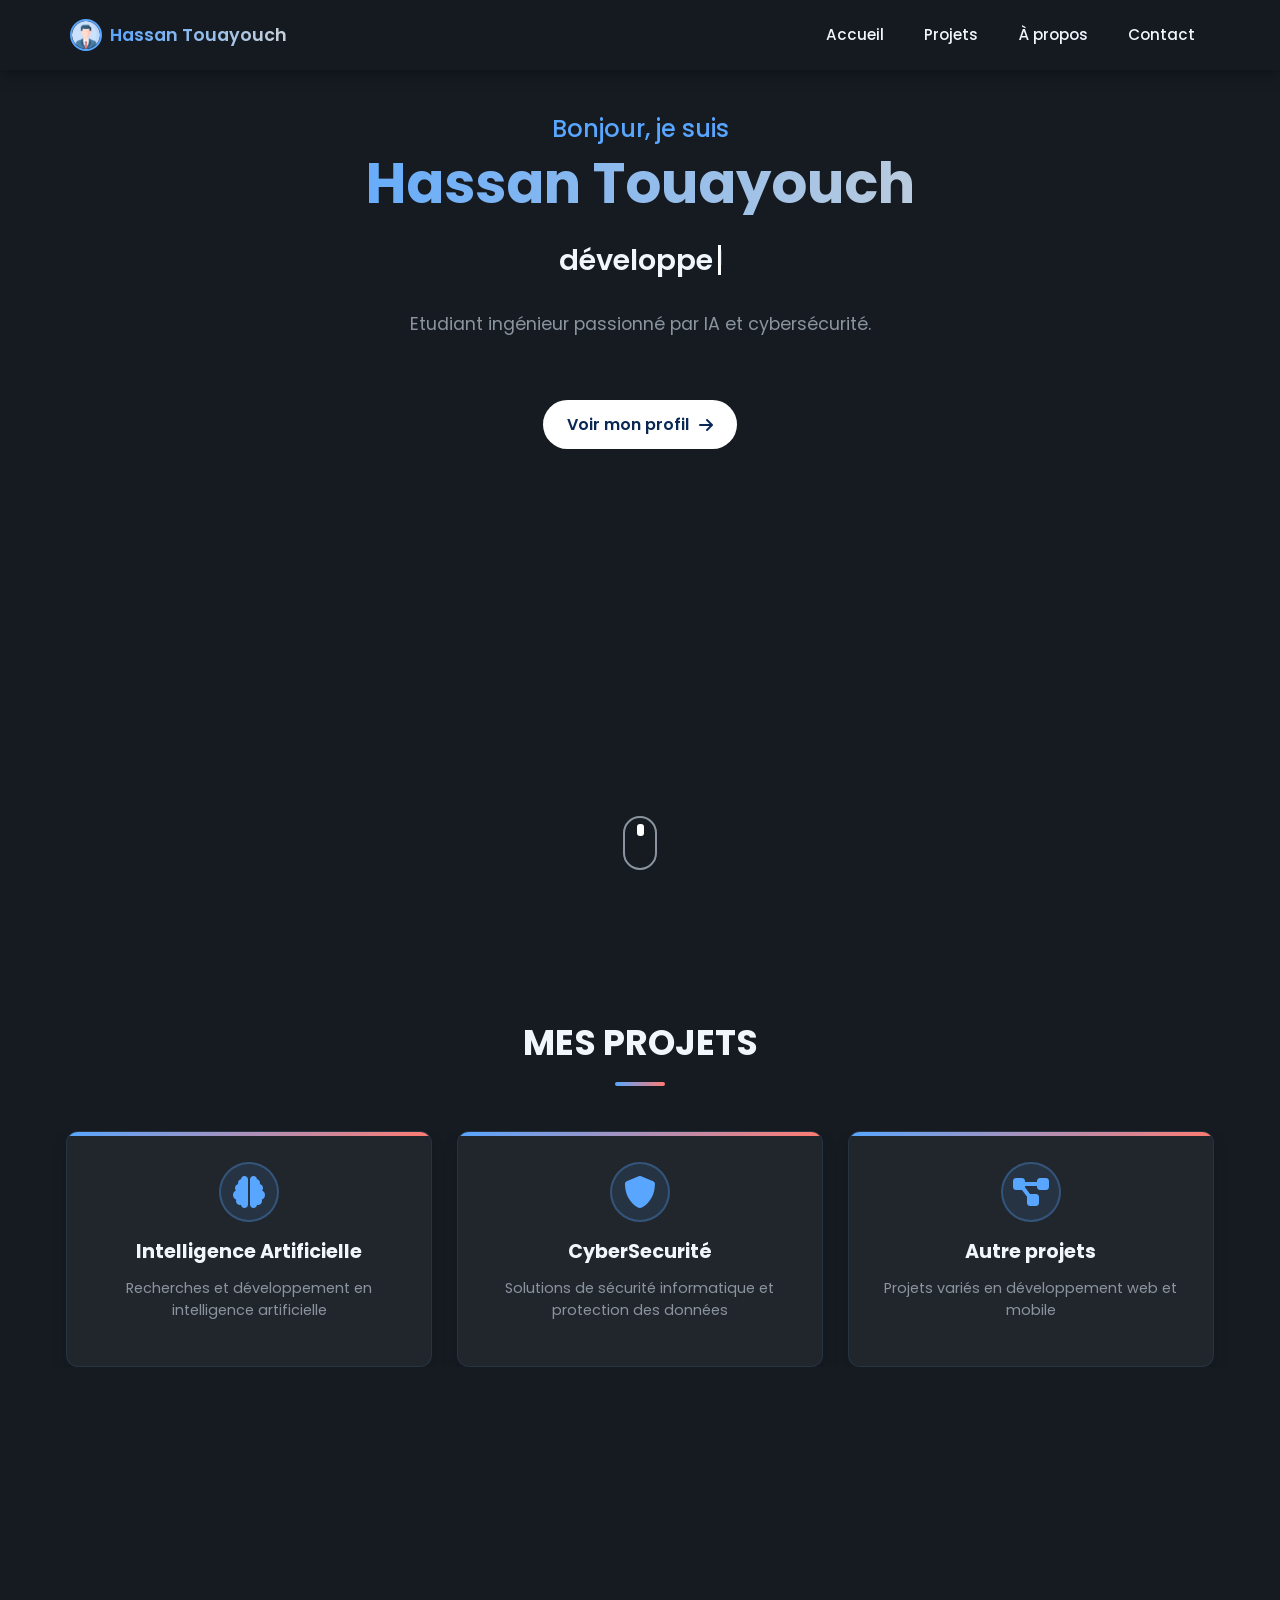
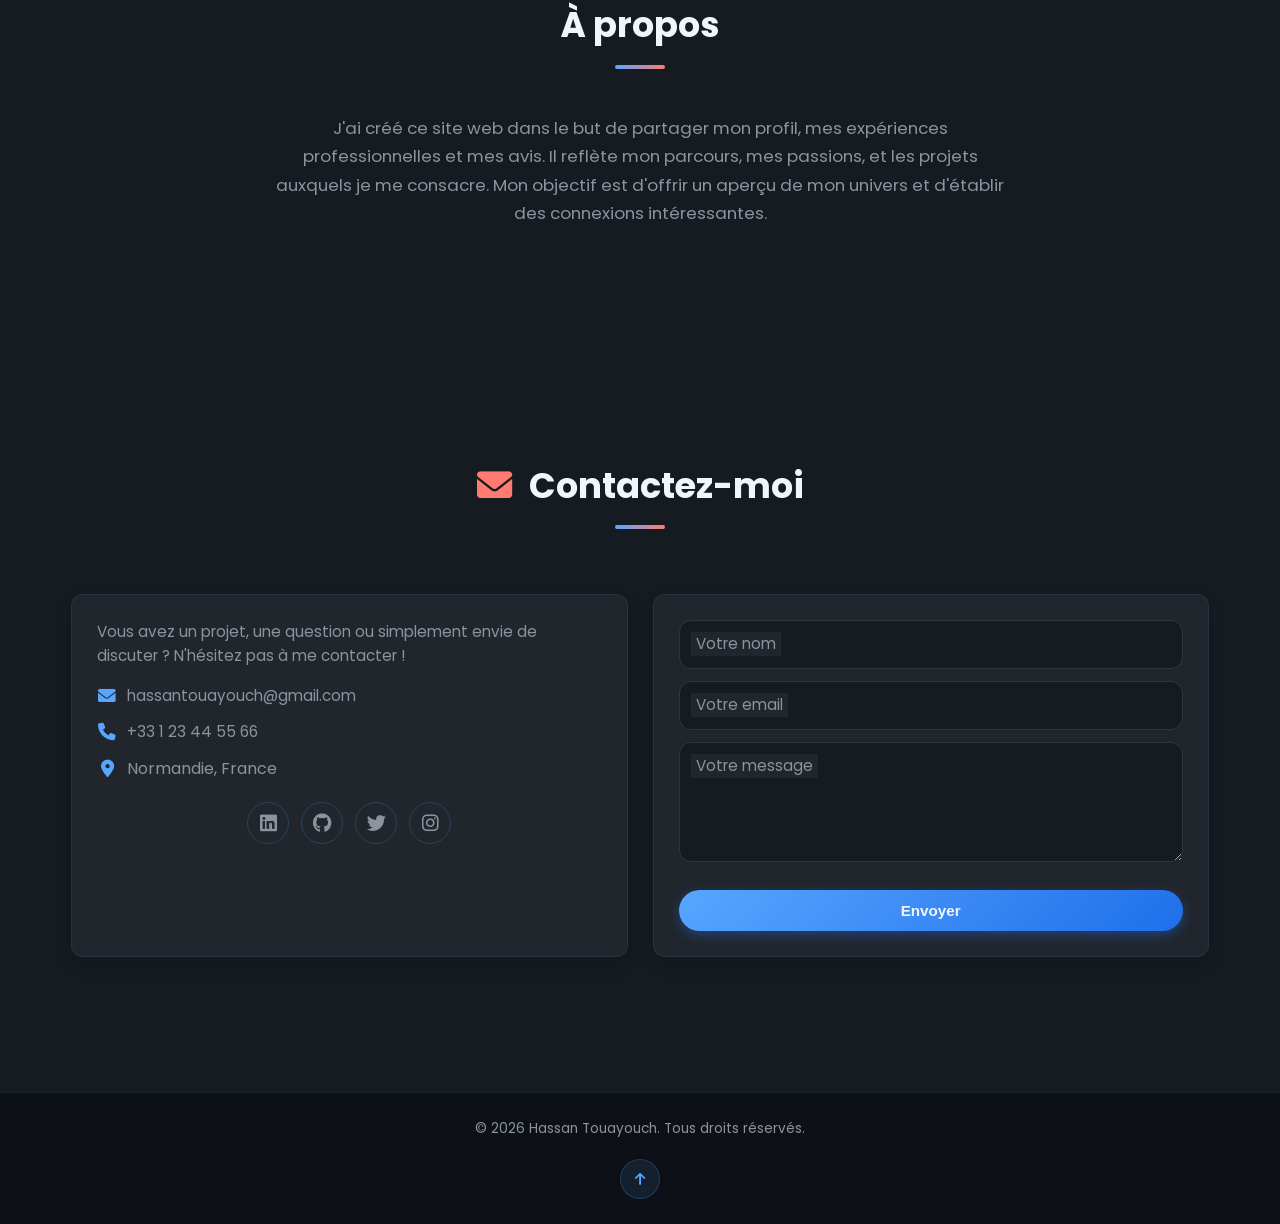
==== index.html @ 2d006160 "Update index.html" ====
<!DOCTYPE html>
<html lang="fr">
<head>
    <meta charset="UTF-8">
    <meta name="viewport" content="width=device-width, initial-scale=1.0, maximum-scale=1.0, user-scalable=no">
    <meta name="description" content="Portfolio professionnel de Hassan Touayouch - Développeur et expert en technologies numériques">
    <meta name="keywords" content="portfolio, développeur, intelligence artificielle, cybersécurité, Hassan Touayouch">
    <meta name="author" content="Hassan Touayouch">
    <title>Hassan Touayouch | Développeur & Expert Technologie</title>
    <link rel="preconnect" href="https://fonts.googleapis.com">
    <link rel="preconnect" href="https://fonts.gstatic.com" crossorigin>
    <link rel="stylesheet" href="https://fonts.googleapis.com/css2?family=Poppins:wght@300;400;500;600;700&display=swap">
    <link rel="stylesheet" href="https://cdnjs.cloudflare.com/ajax/libs/font-awesome/6.0.0-beta3/css/all.min.css">
    <link rel="stylesheet" href="https://cdnjs.cloudflare.com/ajax/libs/animate.css/4.1.1/animate.min.css">
    <link rel="stylesheet" href="src/accueil/styles.css">
</head>
<body>
    <div class="loading" id="loading">
        <div class="loading-circle"></div>
    </div>

    <header id="navbar">
        <div class="container nav-container">
            <a href="#home" class="logo">
                <img src="src/accueil/profile.png" alt="Profil Logo" class="profile-logo">
                <h1>Hassan Touayouch</h1>
            </a>
            <button class="hamburger" aria-label="Menu" aria-expanded="false" onclick="toggleMenu()">
                <span></span>
                <span></span>
                <span></span>
            </button>
            <ul class="nav-links" id="navLinks" data-visible="false">
                <li><a href="#home" onclick="closeMenu()">Accueil</a></li>
                <li><a href="#projects" onclick="closeMenu()">Projets</a></li>
                <li><a href="#about" onclick="closeMenu()">À propos</a></li>
                <li><a href="#contact" onclick="closeMenu()">Contact</a></li>
            </ul>
        </div>
    </header>

    <section id="home" class="hero">
        <div class="hero__content">
            <div class="hero__text">
                <h1 class="hero__title animate__animated animate__fadeInUp">
                    <span class="hero__greeting">Bonjour, je suis</span>
                    <span class="hero__name">Hassan Touayouch</span>
                </h1>
                
                <div class="hero__typing animate__animated animate__fadeInUp animate__delay-1s">
                    <span class="hero__subtitle"></span>
                    <span class="hero__cursor">|</span>
                </div>
                
                <p class="hero__description animate__animated animate__fadeInUp animate__delay-2s">
                    Etudiant ingénieur passionné par IA et cybersécurité.
                </p>
                
                <div class="hero__buttons animate__animated animate__fadeInUp animate__delay-3s">
                    <a href="src/profile/index.html" class="hero__button">
                        <span>Voir mon profil</span>
                        <i class="fas fa-arrow-right"></i>
                    </a>
                </div>
            </div>
        </div>
        
        <a href="#projects" class="hero__scroll-down" aria-label="Défiler vers la section projets">
            <span class="hero__scroll-wheel"></span>
        </a>
    </section>

    <section id="projects" class="section projects">
        <div class="container">
            <h2 class="section-title reveal">MES PROJETS</h2>
            <div class="projects__grid">
                <a href="src/iA/index.html" class="project-card reveal">
                    <div class="project-card__icon">
                        <i class="fas fa-brain" aria-hidden="true"></i>
                    </div>
                    <h3 class="project-card__title">Intelligence Artificielle</h3>
                    <p class="project-card__text">Recherches et développement en intelligence artificielle</p>
                    <span class="sr-only">En savoir plus sur les projets d'Intelligence Artificielle</span>
                </a>
                <a href="src/CS/index.html" class="project-card reveal">
                    <div class="project-card__icon">
                        <i class="fas fa-shield-alt" aria-hidden="true"></i>
                    </div>
                    <h3 class="project-card__title">CyberSecurité</h3>
                    <p class="project-card__text">Solutions de sécurité informatique et protection des données</p>
                    <span class="sr-only">En savoir plus sur les projets de Cyber Sécurité</span>
                </a>
                <a href="src/autres/index.html" class="project-card reveal">
                    <div class="project-card__icon">
                        <i class="fas fa-project-diagram" aria-hidden="true"></i>
                    </div>
                    <h3 class="project-card__title">Autre projets</h3>
                    <p class="project-card__text">Projets variés en développement web et mobile</p>
                    <span class="sr-only">En savoir plus sur les autres projets</span>
                </a>
            </div>
        </div>
    </section>

    <section id="about" class="section about">
        <div class="container">
            <h2 class="section-title reveal">À propos</h2>
            <p class="about__text reveal">
                J'ai créé ce site web dans le but de partager mon profil, mes expériences professionnelles et mes avis. Il reflète mon parcours, mes passions, et les projets auxquels je me consacre. Mon objectif est d'offrir un aperçu de mon univers et d'établir des connexions intéressantes.
            </p>
        </div>
    </section>

    <section id="contact" class="section contact">
        <div class="container">
            <h2 class="section-title reveal"><i class="fas fa-envelope" aria-hidden="true"></i> Contactez-moi</h2>
            <div class="contact-content">
                <div class="contact-info reveal">
                    <p>Vous avez un projet, une question ou simplement envie de discuter ? N'hésitez pas à me contacter !</p>
                    <ul class="contact-list">
                        <li>
                            <i class="fas fa-envelope" aria-hidden="true"></i>
                            <a href="mailto:hassantoua19@gmail.com">hassantouayouch@gmail.com</a>
                        </li>
                        <li>
                            <i class="fas fa-phone" aria-hidden="true"></i>
                            <a href="tel:+33780760020">+33 1 23 44 55 66 </a>
                        </li>
                        <li>
                            <i class="fas fa-map-marker-alt" aria-hidden="true"></i>
                            <span>Normandie, France</span>
                        </li>
                    </ul>
                    <div class="social-links">
                        <a href="https://linkedin.com" target="_blank" aria-label="LinkedIn">
                            <i class="fab fa-linkedin" aria-hidden="true"></i>
                        </a>
                        <a href="https://github.com" target="_blank" aria-label="GitHub">
                            <i class="fab fa-github" aria-hidden="true"></i>
                        </a>
                        <a href="https://twitter.com" target="_blank" aria-label="Twitter">
                            <i class="fab fa-twitter" aria-hidden="true"></i>
                        </a>
                        <a href="https://instagram.com" target="_blank" aria-label="Instagram">
                            <i class="fab fa-instagram" aria-hidden="true"></i>
                        </a>
                    </div>
                </div>
                <div class="contact-form reveal">
                    <form action="#" method="post" id="contactForm">
                        <div class="form-group">
                            <input type="text" name="name" id="name" placeholder=" " required>
                            <label for="name">Votre nom</label>
                        </div>
                        <div class="form-group">
                            <input type="email" name="email" id="email" placeholder=" " required>
                            <label for="email">Votre email</label>
                        </div>
                        <div class="form-group">
                            <textarea name="message" id="message" placeholder=" " required></textarea>
                            <label for="message">Votre message</label>
                        </div>
                        <button type="submit" class="submit-btn">Envoyer</button>
                    </form>
                </div>
            </div>
        </div>
    </section>

    <footer class="reveal">
        <p>&copy; <span id="current-year">2025</span> Hassan Touayouch. Tous droits réservés.</p>
        <a href="#home" class="back-to-top" aria-label="Retour en haut de page">
            <i class="fas fa-arrow-up" aria-hidden="true"></i>
        </a>
    </footer>

    <script src="src/accueil/script.js"></script>
</body>
</html>
---- src/accueil/styles.css ----
:root {
    --primary-color: #58a6ff;
    --secondary-color: #1f6feb;
    --accent-color: #ff7b72;
    --success-color: #3fb950;
    --dark-bg: #161b22;
    --medium-bg: #161b22;
    --light-bg: #21262d;
    --text-light: #f0f6fc;
    --text-muted: #8b949e;
    --border-radius: 12px;
    --box-shadow: 0 10px 20px rgba(0, 0, 0, 0.2);
    --transition: all 0.4s cubic-bezier(0.175, 0.885, 0.32, 1.1);
    --header-height: 60px;
}

*, *::before, *::after {
    margin: 0;
    padding: 0;
    box-sizing: border-box;
}

html {
    scroll-behavior: smooth;
    scroll-padding-top: var(--header-height);
    -webkit-text-size-adjust: 100%;
    touch-action: manipulation;
}

body {
    font-family: 'Poppins', system-ui, -apple-system, sans-serif;
    background: var(--dark-bg);
    color: var(--text-light);
    line-height: 1.6;
    overflow-x: hidden;
    min-height: 100vh;
    text-rendering: optimizeSpeed;
    -webkit-tap-highlight-color: transparent;
    -webkit-font-smoothing: antialiased;
}

img {
    max-width: 100%;
    height: auto;
    display: block;
}

a, button {
    transition: var(--transition);
    cursor: pointer;
    -webkit-tap-highlight-color: transparent;
}

a:focus-visible,
button:focus-visible {
    outline: 2px solid var(--primary-color);
    outline-offset: 3px;
}

.sr-only {
    position: absolute;
    width: 1px;
    height: 1px;
    padding: 0;
    margin: -1px;
    overflow: hidden;
    clip: rect(0, 0, 0, 0);
    white-space: nowrap;
    border-width: 0;
}

.container {
    width: min(92%, 1200px);
    margin-inline: auto;
    padding: 15px 0;
}

header {
    position: fixed;
    top: 0;
    left: 0;
    width: 100%;
    z-index: 1000;
    background-color: rgba(22, 27, 34, 0.98);
    backdrop-filter: blur(10px);
    padding: 12px 15px;
    box-shadow: 0 4px 15px rgba(0, 0, 0, 0.3);
    transition: var(--transition);
    height: var(--header-height);
}

header.scrolled {
    padding: 8px 15px;
    background-color: rgba(13, 17, 23, 0.98);
}

.nav-container {
    display: flex;
    justify-content: space-between;
    align-items: center;
    height: 100%;
}

.logo {
    display: flex;
    align-items: center;
    gap: 8px;
    text-decoration: none;
}

.profile-logo {
    width: 32px;
    height: 32px;
    border-radius: 50%;
    border: 2px solid var(--primary-color);
    transition: var(--transition);
    object-fit: cover;
}

.logo:hover .profile-logo {
    transform: rotate(360deg);
    box-shadow: 0 0 15px rgba(88, 166, 255, 0.8);
}

.logo h1 {
    font-size: clamp(0.9rem, 4vw, 1.1rem);
    font-weight: 600;
    margin: 0;
    background: linear-gradient(to right, var(--primary-color), #c9d1d9);
    -webkit-background-clip: text;
    background-clip: text;
    color: transparent;
    transition: var(--transition);
}

.hamburger {
    display: flex;
    flex-direction: column;
    justify-content: center;
    align-items: center;
    width: 44px;
    height: 44px;
    cursor: pointer;
    transition: var(--transition);
    z-index: 1100;
    position: relative;
    background: transparent;
    border: none;
    padding: 0;
    -webkit-tap-highlight-color: transparent;
}

.hamburger span {
    display: block;
    width: 24px;
    height: 3px;
    background-color: var(--text-light);
    margin: 4px 0;
    transition: var(--transition);
    border-radius: 3px;
    transform-origin: center;
}

.hamburger[aria-expanded="true"] span:nth-child(1) {
    transform: translateY(7px) rotate(45deg);
}

.hamburger[aria-expanded="true"] span:nth-child(2) {
    opacity: 0;
    transform: scaleX(0);
}

.hamburger[aria-expanded="true"] span:nth-child(3) {
    transform: translateY(-7px) rotate(-45deg);
}

.nav-links {
    list-style: none;
    display: none;
    flex-direction: column;
    background: rgba(33, 38, 45, 0.98);
    backdrop-filter: blur(15px);
    position: fixed;
    top: 0;
    right: 0;
    width: min(280px, 100%);
    height: 100vh;
    padding: 80px 25px 25px;
    box-shadow: -5px 0 20px rgba(0, 0, 0, 0.3);
    z-index: 1000;
    transform: translateX(100%);
    transition: transform 0.4s cubic-bezier(0.77, 0.2, 0.05, 1);
    margin: 0;
    overscroll-behavior: contain;
}

.nav-links[data-visible="true"] {
    display: flex;
    transform: translateX(0);
}

.nav-links li {
    margin: 15px 0;
    opacity: 0;
    transform: translateX(15px);
    transition: all 0.3s ease;
}

.nav-links[data-visible="true"] li {
    opacity: 1;
    transform: translateX(0);
}

.nav-links[data-visible="true"] li:nth-child(1) { transition-delay: 0.1s; }
.nav-links[data-visible="true"] li:nth-child(2) { transition-delay: 0.15s; }
.nav-links[data-visible="true"] li:nth-child(3) { transition-delay: 0.2s; }
.nav-links[data-visible="true"] li:nth-child(4) { transition-delay: 0.25s; }

.nav-links li a {
    color: var(--text-light);
    font-weight: 500;
    text-decoration: none;
    font-size: 1.1rem;
    display: block;
    padding: 12px 15px;
    border-radius: var(--border-radius);
    transition: var(--transition);
    position: relative;
    overflow: hidden;
}

.nav-links li a::before {
    content: '';
    position: absolute;
    top: 0;
    left: -100%;
    width: 100%;
    height: 100%;
    background: linear-gradient(90deg, transparent, rgba(88, 166, 255, 0.2), transparent);
    transition: 0.4s;
}

.nav-links li a:hover::before {
    left: 100%;
}

.nav-links li a:hover,
.nav-links li a:focus-visible {
    background: rgba(88, 166, 255, 0.1);
    color: var(--primary-color);
}

.hero {
    background: var(--dark-bg);
    min-height: 100vh;
    display: flex;
    padding: var(--header-height) 0 0;
    position: relative;
    overflow: hidden;
    -webkit-overflow-scrolling: touch;
}

.hero__content {
    display: flex;
    flex-direction: column;
    align-items: center;
    width: min(95%, 800px);
    margin: 0 auto;
    padding: 40px 20px;
    position: relative;
    z-index: 2;
    text-align: center;
}

.hero__text {
    width: 100%;
}

.hero__greeting {
    display: block;
    font-size: clamp(1rem, 4vw, 1.5rem);
    color: var(--primary-color);
    margin-bottom: 5px;
    font-weight: 500;
}

.hero__name {
    display: block;
    font-size: clamp(1.8rem, 8vw, 3.5rem);
    font-weight: 700;
    line-height: 1.1;
    margin-bottom: 15px;
    background: linear-gradient(to right, var(--primary-color), #c9d1d9);
    -webkit-background-clip: text;
    background-clip: text;
    color: transparent;
    word-break: break-word;
}

.hero__typing {
    min-height: 60px;
    display: flex;
    justify-content: center;
    align-items: center;
    margin-bottom: 20px;
}

.hero__subtitle {
    font-size: clamp(1rem, 4vw, 1.8rem);
    font-weight: 600;
    color: var(--text-light);
}

.hero__cursor {
    display: inline-block;
    width: 3px;
    height: 30px;
    background: white;
    margin-left: 5px;
    animation: blink 0.8s infinite;
}

.hero__description {
    font-size: clamp(0.9rem, 3vw, 1.1rem);
    color: var(--text-muted);
    max-width: 600px;
    margin: 0 auto 30px;
    line-height: 1.7;
    padding: 0 10px;
}

.hero__buttons {
    display: flex;
    justify-content: center;
    flex-wrap: wrap;
    gap: 15px;
}

.hero__button {
    padding: 12px 24px;
    margin-top: 30px;

    border-radius: 30px;
    font-weight: 600;
    text-decoration: none;
    display: inline-flex;
    align-items: center;
    gap: 10px;
    transition: var(--transition);
    position: relative;
    overflow: hidden;
    z-index: 1;
    background: white;
    color: rgb(9, 40, 86);
    font-size: 1rem;
    min-width: 180px;
    justify-content: center;
}

.hero__button i {
    transition: var(--transition);
}

.hero__button:hover i {
    transform: translateX(3px);
}

.hero__button:hover,
.hero__button:focus {
    background-color: black;
    color: white;
    border: 1px solid white;
}

.hero__scroll-down {
    position: absolute;
    bottom: 30px;
    left: 50%;
    transform: translateX(-50%);
    width: 34px;
    height: 54px;
    border: 2px solid var(--text-muted);
    border-radius: 17px;
    display: flex;
    justify-content: center;
    padding-top: 6px;
    transition: var(--transition);
    z-index: 2;
    -webkit-tap-highlight-color: transparent;
}

.hero__scroll-wheel {
    display: block;
    width: 7px;
    height: 12px;
    background: white;
    border-radius: 3px;
    animation: scrollDown 2s infinite;
}

.hero__scroll-down:hover {
    border-color: var(--primary-color);
    transform: translateX(-50%) translateY(-5px);
}

.section {
    padding: 70px 0;
    position: relative;
}

.section-title {
    font-size: clamp(1.5rem, 6vw, 2.2rem);
    margin-bottom: 50px;
    color: var(--text-light);
    position: relative;
    display: inline-block;
    text-align: center;
    width: 100%;
    padding: 0 15px;
}

.section-title::after {
    content: '';
    position: absolute;
    width: 50px;
    height: 3px;
    background: linear-gradient(90deg, var(--primary-color), var(--accent-color));
    bottom: -12px;
    left: 50%;
    transform: translateX(-50%);
    border-radius: 2px;
}

.projects {
    text-align: center;
}

.projects::before {
    content: '';
    position: absolute;
    top: 0;
    left: 0;
    width: 100%;
    height: 100%;
    background: url('[data-uri]');
    opacity: 0.3;
    z-index: 0;
}

.projects__grid {
    display: grid;
    grid-template-columns: repeat(3, 1fr);
    gap: 15px;
    position: relative;
    z-index: 1;
    padding: 0 15px;
    overflow-x: auto;
    scroll-snap-type: x proximity;
    -webkit-overflow-scrolling: touch;
}

.project-card {
    background: var(--light-bg);
    padding: 20px;
    border-radius: var(--border-radius);
    box-shadow: 0 8px 15px rgba(0, 0, 0, 0.15);
    transition: var(--transition);
    text-decoration: none;
    color: inherit;
    border: 1px solid rgba(88, 166, 255, 0.1);
    position: relative;
    overflow: hidden;
    height: 100%;
    display: flex;
    flex-direction: column;
    align-items: center;
    -webkit-tap-highlight-color: transparent;
    min-width: 0;
    scroll-snap-align: start;
}

.project-card::before {
    content: '';
    position: absolute;
    top: 0;
    left: 0;
    width: 100%;
    height: 4px;
    background: linear-gradient(90deg, var(--primary-color), var(--accent-color));
    transition: var(--transition);
}

.project-card:hover,
.project-card:focus-visible {
    transform: translateY(-8px);
    box-shadow: 0 12px 25px rgba(0, 0, 0, 0.25);
    border-color: rgba(88, 166, 255, 0.3);
    outline: none;
}

.project-card:hover::before {
    height: 8px;
}

.project-card__icon {
    font-size: 32px;
    margin-bottom: 15px;
    color: var(--primary-color);
    background: rgba(88, 166, 255, 0.1);
    width: 60px;
    height: 60px;
    display: grid;
    place-items: center;
    border-radius: 50%;
    transition: var(--transition);
    border: 2px solid rgba(88, 166, 255, 0.3);
}

.project-card:hover .project-card__icon,
.project-card:focus-visible .project-card__icon {
    background: var(--primary-color);
    color: var(--text-light);
    transform: rotateY(180deg);
    box-shadow: 0 0 20px rgba(88, 166, 255, 0.5);
    border-color: transparent;
}

.project-card__title {
    font-size: 1.1rem;
    margin-bottom: 10px;
    color: var(--text-light);
    position: relative;
    text-align: center;
    white-space: nowrap;
    overflow: hidden;
    text-overflow: ellipsis;
    width: 100%;
}

.project-card__text {
    color: var(--text-muted);
    font-size: 0.85rem;
    margin-bottom: 15px;
    text-align: center;
    line-height: 1.5;
    display: -webkit-box;
    -webkit-line-clamp: 3;
    -webkit-box-orient: vertical;
    overflow: hidden;
}

.about {
    text-align: center;
}

.about__text {
    font-size: clamp(0.95rem, 3.5vw, 1.05rem);
    color: var(--text-muted);
    line-height: 1.7;
    max-width: 800px;
    margin: 0 auto;
    padding: 0 20px;
    position: relative;
    z-index: 1;
}

.contact {
    text-align: center;
}

.contact h2 i {
    margin-right: 10px;
    color: var(--accent-color);
}

.contact-content {
    display: grid;
    grid-template-columns: 1fr;
    gap: 20px;
    max-width: 1200px;
    margin: 0 auto;
    padding: 15px;
    position: relative;
    z-index: 1;
}

.contact-info, .contact-form {
    background: var(--light-bg);
    padding: 20px;
    border-radius: var(--border-radius);
    box-shadow: 0 8px 15px rgba(0, 0, 0, 0.15);
    transition: var(--transition);
    border: 1px solid rgba(88, 166, 255, 0.1);
    text-align: left;
}

.contact-info:hover, 
.contact-form:hover,
.contact-info:focus-within {
    transform: translateY(-5px);
    box-shadow: 0 12px 25px rgba(0, 0, 0, 0.25);
    border-color: rgba(88, 166, 255, 0.3);
}

.contact-info p {
    font-size: 0.95rem;
    color: var(--text-muted);
    margin-bottom: 15px;
    line-height: 1.6;
}

.contact-list {
    list-style: none;
    padding: 0;
    margin-bottom: 20px;
}

.contact-list li {
    display: flex;
    align-items: center;
    margin-bottom: 12px;
    color: var(--text-muted);
    transition: var(--transition);
}

.contact-list li:hover {
    color: var(--text-light);
    transform: translateX(5px);
}

.contact-list i {
    font-size: 1.1rem;
    color: var(--primary-color);
    margin-right: 10px;
    min-width: 20px;
    text-align: center;
}

.contact-list a {
    font-size: 0.95rem;
    color: var(--text-muted);
    text-decoration: none;
    transition: var(--transition);
    word-break: break-all;
}

.contact-list a:hover,
.contact-list a:focus-visible {
    color: var(--primary-color);
    outline: none;
}

.social-links {
    display: flex;
    gap: 12px;
    justify-content: center;
    margin-top: 20px;
    flex-wrap: wrap;
}

.social-links a {
    font-size: 1.2rem;
    color: var(--text-muted);
    width: 42px;
    height: 42px;
    display: flex;
    align-items: center;
    justify-content: center;
    border-radius: 50%;
    transition: var(--transition);
    border: 1px solid rgba(88, 166, 255, 0.2);
    text-decoration: none;
    -webkit-tap-highlight-color: transparent;
}

.social-links a:hover,
.social-links a:focus-visible {
    color: var(--text-light);
    background: rgba(88, 166, 255, 0.1);
    transform: translateY(-5px);
    box-shadow: 0 5px 12px rgba(88, 166, 255, 0.2);
    outline: none;
}

.social-links a:nth-child(1):hover { color: #0077b5; }
.social-links a:nth-child(2):hover { color: #333; }
.social-links a:nth-child(3):hover { color: #1da1f2; }
.social-links a:nth-child(4):hover { color: #e1306c; }

.contact-form {
    display: flex;
    flex-direction: column;
}

.form-group {
    margin-bottom: 12px;
    position: relative;
}

.form-group input, 
.form-group textarea {
    width: 100%;
    padding: 12px;
    border: 1px solid #30363d;
    border-radius: var(--border-radius);
    background-color: rgba(13, 17, 23, 0.5);
    color: var(--text-light);
    font-size: 0.95rem;
    transition: var(--transition);
    font-family: 'Poppins', sans-serif;
}

.form-group textarea {
    min-height: 120px;
    resize: vertical;
}

.form-group input:focus, 
.form-group textarea:focus {
    border-color: var(--primary-color);
    box-shadow: 0 0 8px rgba(88, 166, 255, 0.3);
    outline: none;
    background-color: rgba(13, 17, 23, 0.8);
}

.form-group label {
    position: absolute;
    left: 12px;
    top: 12px;
    color: var(--text-muted);
    transition: var(--transition);
    pointer-events: none;
    background: var(--light-bg);
    padding: 0 5px;
    font-size: 0.95rem;
}

.form-group input:focus + label,
.form-group textarea:focus + label,
.form-group input:not(:placeholder-shown) + label,
.form-group textarea:not(:placeholder-shown) + label {
    top: -8px;
    left: 8px;
    font-size: 0.75rem;
    color: var(--primary-color);
    background: var(--light-bg);
}

.submit-btn {
    background: linear-gradient(135deg, var(--primary-color), var(--secondary-color));
    color: var(--text-light);
    font-weight: 600;
    padding: 12px 20px;
    border: none;
    border-radius: 25px;
    font-size: 0.95rem;
    cursor: pointer;
    transition: var(--transition);
    box-shadow: 0 4px 12px rgba(31, 111, 235, 0.4);
    margin-top: 8px;
    position: relative;
    overflow: hidden;
    z-index: 1;
    width: 100%;
}

.submit-btn::before {
    content: '';
    position: absolute;
    top: 0;
    left: 0;
    width: 100%;
    height: 100%;
    background: linear-gradient(135deg, var(--secondary-color), var(--primary-color));
    z-index: -1;
    opacity: 0;
    transition: var(--transition);
}

.submit-btn:hover::before,
.submit-btn:focus-visible::before {
    opacity: 1;
}

.submit-btn:hover,
.submit-btn:focus-visible {
    transform: translateY(-3px);
    box-shadow: 0 6px 18px rgba(31, 111, 235, 0.6);
    outline: none;
}

@keyframes blink {
    0%, 100% { opacity: 1; }
    50% { opacity: 0; }
}

@keyframes scrollDown {
    0% {
        transform: translateY(0);
        opacity: 1;
    }
    100% {
        transform: translateY(22px);
        opacity: 0;
    }
}

@keyframes spin {
    to {
        transform: rotate(360deg);
    }
}






@media (max-width: 767px) {
    .contact-info p {
        font-size: 0.9rem;
    }

    .contact-list li i {
        font-size: 0.8rem;
    }

    .contact-list li{
        font-size: 0.8rem;
    }

    .contact-list a{
        font-size: 0.8rem;
    }

    .social-links i {
        font-size: 0.9rem;
        padding: 0px;
    }

    .form-group label {
        font-size: 0.7rem;
    }

    .form-group input {
        height: 40px;
    }

    .submit-btn {
        font-size: 0.9rem;
    }

}



footer {
    background: #0d1117;
    padding: 25px 0;
    text-align: center;
    color: var(--text-muted);
    font-size: 0.85rem;
    border-top: 1px solid rgba(88, 166, 255, 0.1);
}

footer p {
    margin-bottom: 8px;
    padding: 0 15px;
}

.back-to-top {
    display: inline-flex;
    width: 40px;
    height: 40px;
    background: rgba(88, 166, 255, 0.1);
    color: var(--primary-color);
    border-radius: 50%;
    align-items: center;
    justify-content: center;
    margin-top: 12px;
    transition: var(--transition);
    border: 1px solid rgba(88, 166, 255, 0.2);
    text-decoration: none;
    -webkit-tap-highlight-color: transparent;
}

.back-to-top:hover,
.back-to-top:focus-visible {
    background: var(--primary-color);
    color: var(--text-light);
    transform: translateY(-3px);
    outline: none;
}

.reveal {
    position: relative;
    transform: translateY(40px);
    opacity: 0;
    transition: all 0.8s ease;
}

.reveal.active {
    transform: translateY(0);
    opacity: 1;
}

.loading {
    position: fixed;
    top: 0;
    left: 0;
    width: 100%;
    height: 100%;
    background: var(--dark-bg);
    display: grid;
    place-items: center;
    z-index: 9999;
    transition: opacity 0.4s ease-out;
}

.loading-circle {
    width: 45px;
    height: 45px;
    border-radius: 50%;
    border: 4px solid rgba(88, 166, 255, 0.2);
    border-top-color: var(--primary-color);
    animation: spin 1s linear infinite;
}

@media (min-width: 576px) {
    :root {
        --header-height: 70px;
    }
    
    header {
        padding: 15px 20px;
    }
    
    header.scrolled {
        padding: 10px 20px;
    }
    
    .hero {
        padding: var(--header-height) 20px 20px;
    }
    
    .section {
        padding: 80px 0;
    }
    
    .contact-content {
        gap: 25px;
        padding: 20px;
    }
    
    .contact-info, .contact-form {
        padding: 25px;
    }
}

@media (min-width: 768px) {
    .contact-content {
        grid-template-columns: repeat(auto-fit, minmax(min(300px, 100%), 1fr));
    }
    
    .section-title {
        margin-bottom: 60px;
    }
    
    .section-title::after {
        height: 4px;
        bottom: -15px;
    }
    
    .projects__grid {
        gap: 20px;
    }
    
    .project-card {
        padding: 25px;
    }
    
    .about__text {
        padding: 0 30px;
    }
    
    .hero__buttons {
        flex-direction: row;
    }
    
    .project-card__title {
        font-size: 1.2rem;
    }
    
    .project-card__text {
        font-size: 0.9rem;
    }
}

@media (min-width: 992px) {
    .projects__grid {
        gap: 25px;
    }
    
    .section {
        padding: 100px 0;
    }

    .nav-links {
        display: flex;
        position: static;
        flex-direction: row;
        width: auto;
        height: auto;
        background: transparent;
        backdrop-filter: none;
        box-shadow: none;
        padding: 0;
        transform: none;
        gap: 10px;
    }
    
    .nav-links li {
        margin: 0;
        opacity: 1;
        transform: none;
    }
    
    .nav-links li a {
        font-size: 0.95rem;
        padding: 8px 15px;
    }
    
    .hamburger {
        display: none;
    }
    
    .project-card {
        padding: 30px;
    }
}

@media (max-width: 767px) {
    .projects__grid {
        grid-template-columns: repeat(3, minmax(200px, 1fr));
        overflow-x: auto;
        scroll-snap-type: x mandatory;
        padding-bottom: 20px;
    }
    
    .project-card {
        min-width: 200px;
        scroll-snap-align: start;
    }
    
    .hero__buttons {
        flex-direction: column;
        width: 100%;
    }
    
    .hero__button {
        font-size: 0.9rem;
        position: absolute;
        right: 50%;
        transform: translate(50%, 70%);
        width: 50%;
        height: 35px;
    }
    
    .contact-info, .contact-form {
        padding: 18px;
    }
}

@media (max-width: 480px) {
    .project-card {
        padding: 15px;
    }
    
    .project-card__icon {
        width: 50px;
        height: 50px;
        font-size: 28px;
    }
    
    .project-card__title {
        font-size: 1rem;
    }
    
    .project-card__text {
        font-size: 0.8rem;
    }
    
    .contact-info, .contact-form {
        padding: 15px;
    }
    
    .contact-list i {
        font-size: 1rem;
    }
    
    .social-links a {
        width: 38px;
        height: 38px;
        font-size: 1.1rem;
    }
}

@media screen and (max-width: 767px) {
    input, select, textarea {
        font-size: 16px !important;
    }
}

@supports (-webkit-touch-callout: none) {
    .hero {
        min-height: -webkit-fill-available;
    }
    
    .hamburger span {
        margin: 4px 0;
    }
}

.projects__grid::-webkit-scrollbar {
    height: 5px;
}

.projects__grid::-webkit-scrollbar-thumb {
    background-color: var(--primary-color);
    border-radius: 3px;
}

.projects__grid::-webkit-scrollbar-track {
    background-color: rgba(88, 166, 255, 0.1);
    border-radius: 3px;
}
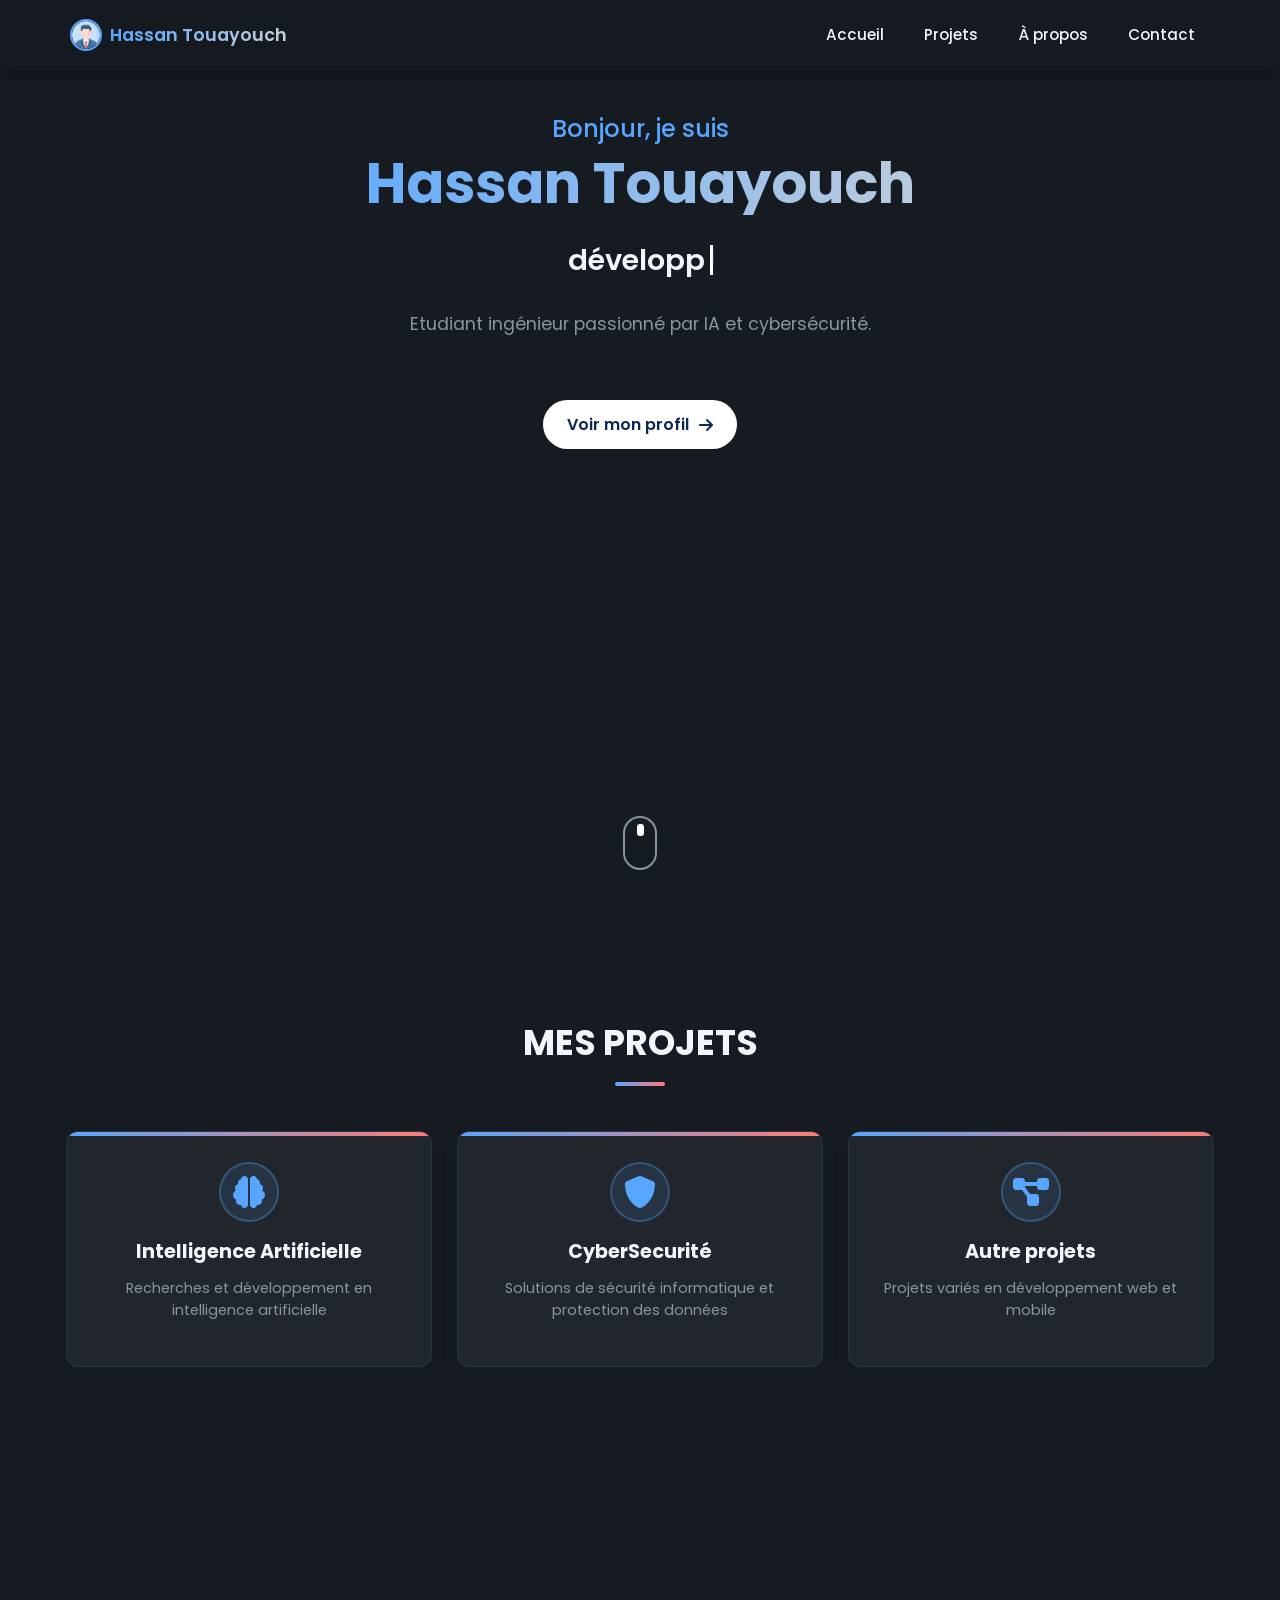
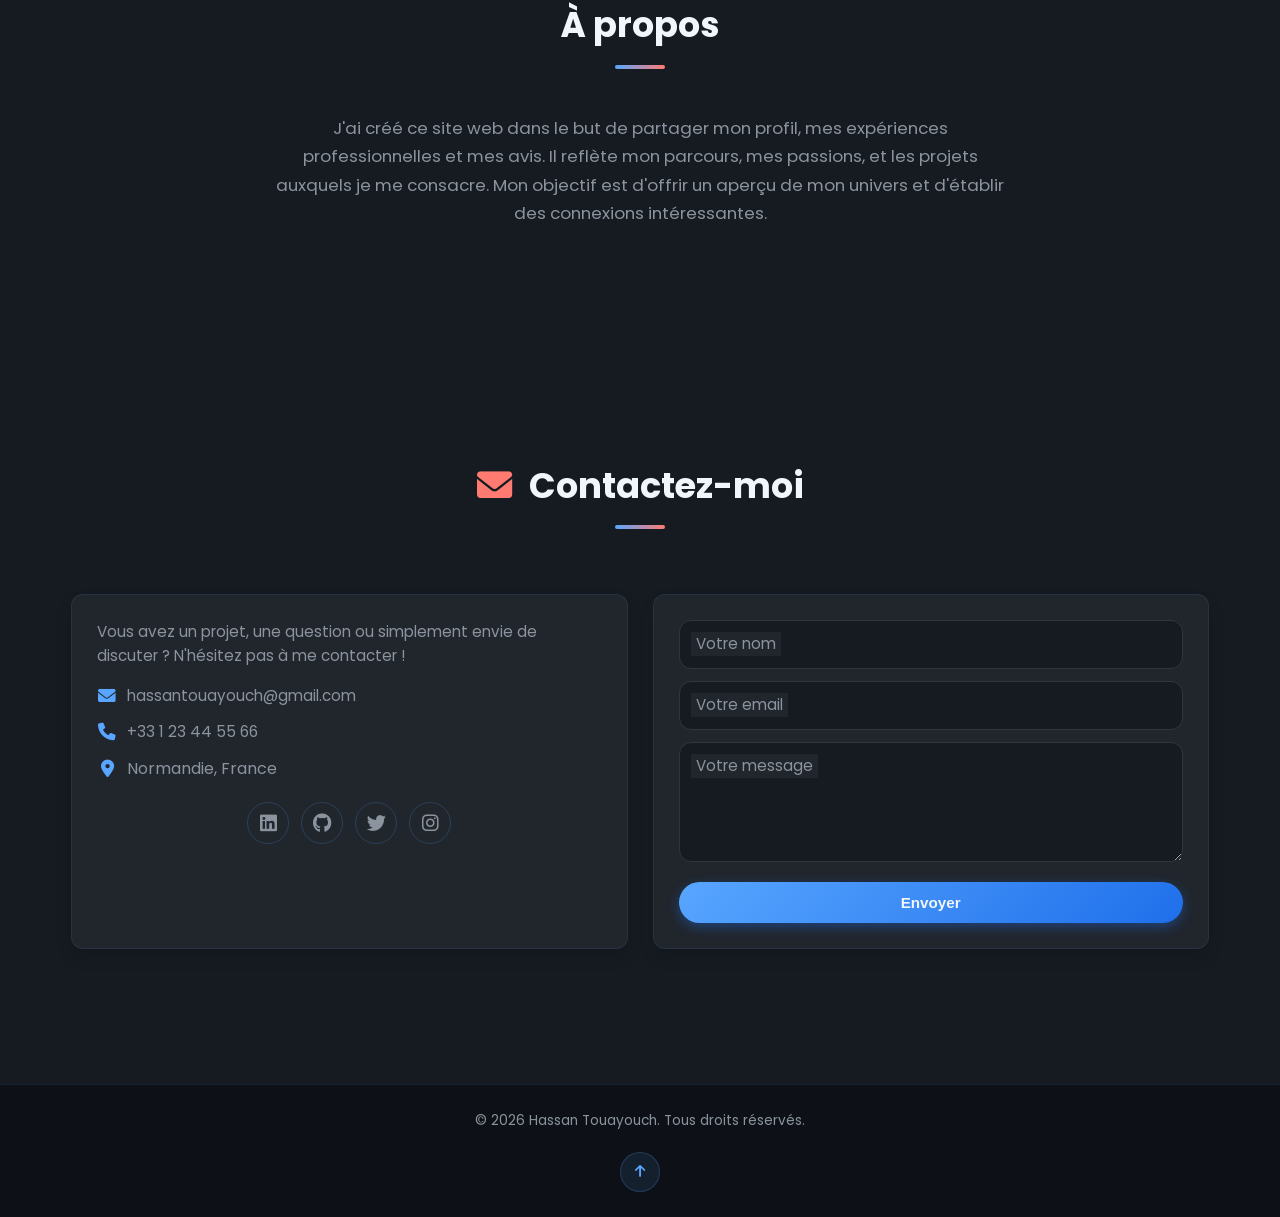
==== commit 3a1dea68: "Fix HTML formatting and structure" ====
--- a/index.html
+++ b/index.html
@@ -1,4 +1,4 @@
-<!DOCTYPE html>
+<!DOCTYPE html
 <html lang="fr">
 <head>
     <meta charset="UTF-8">
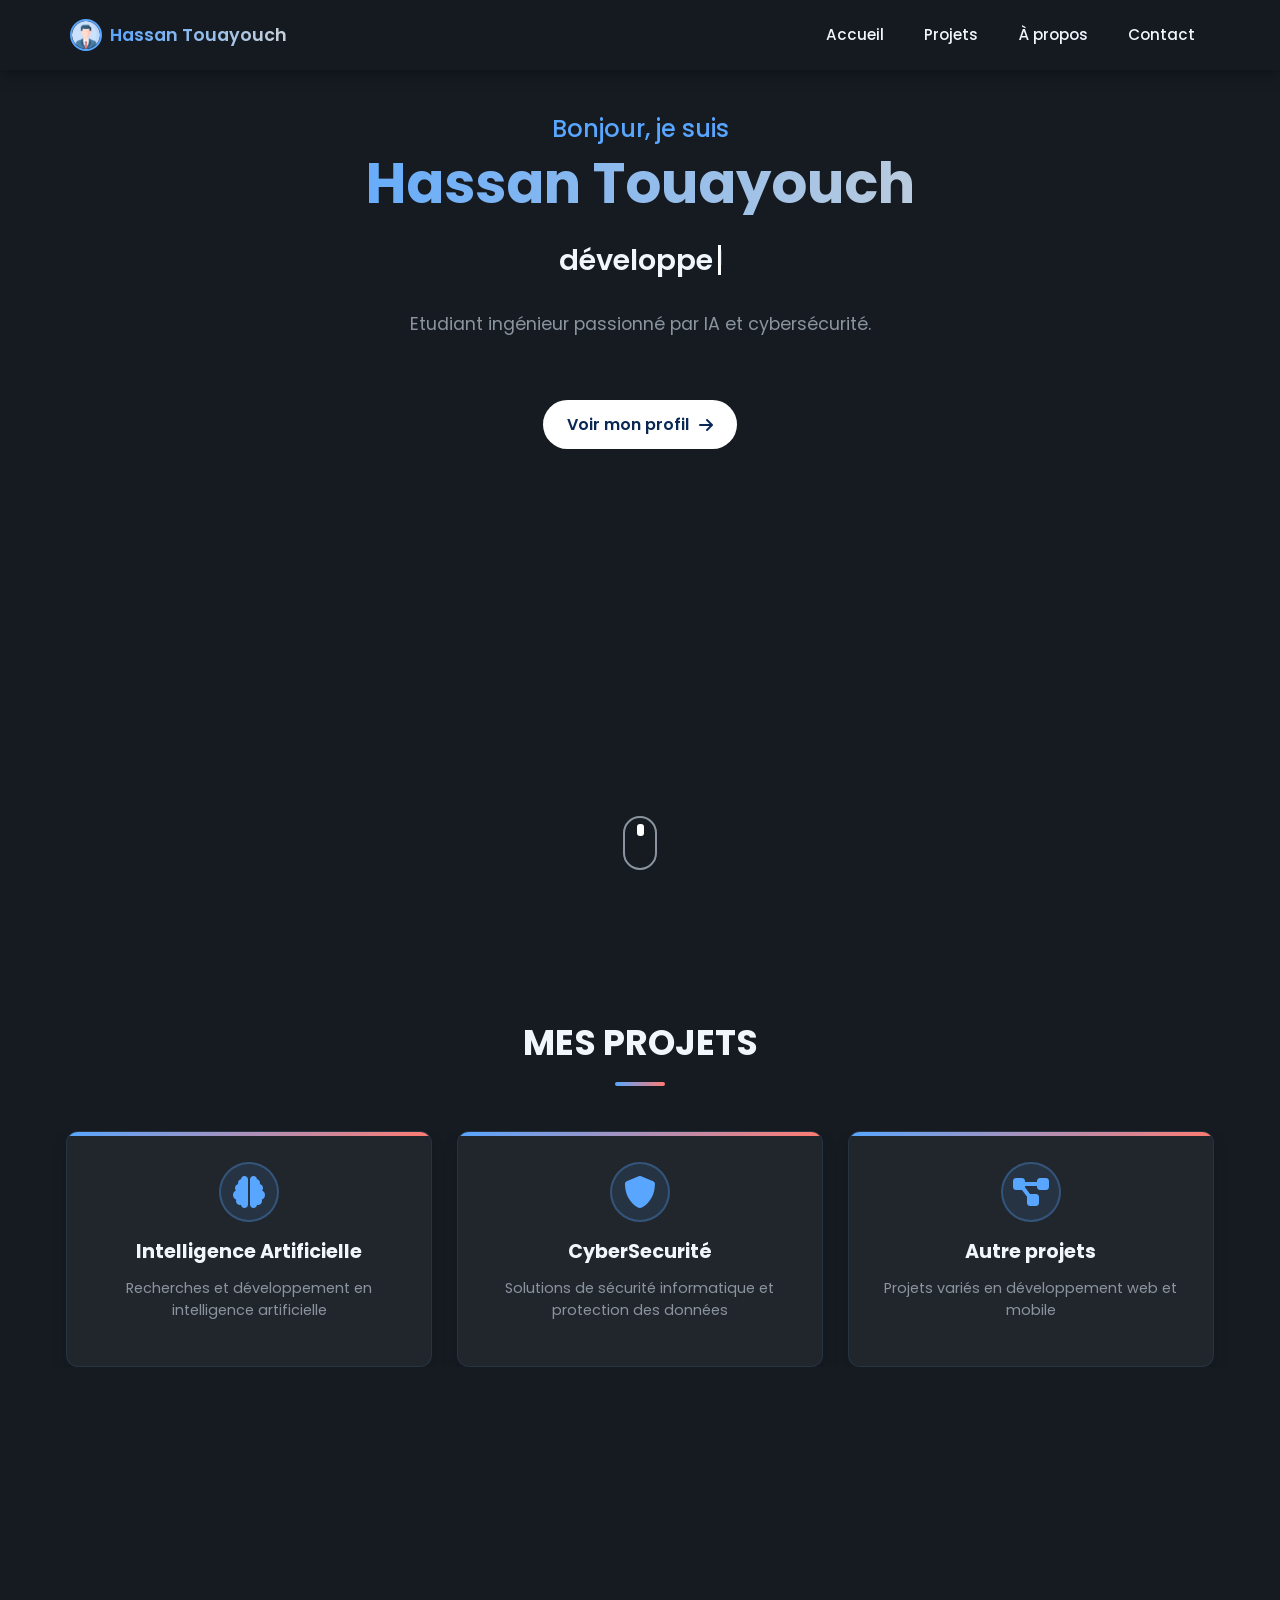
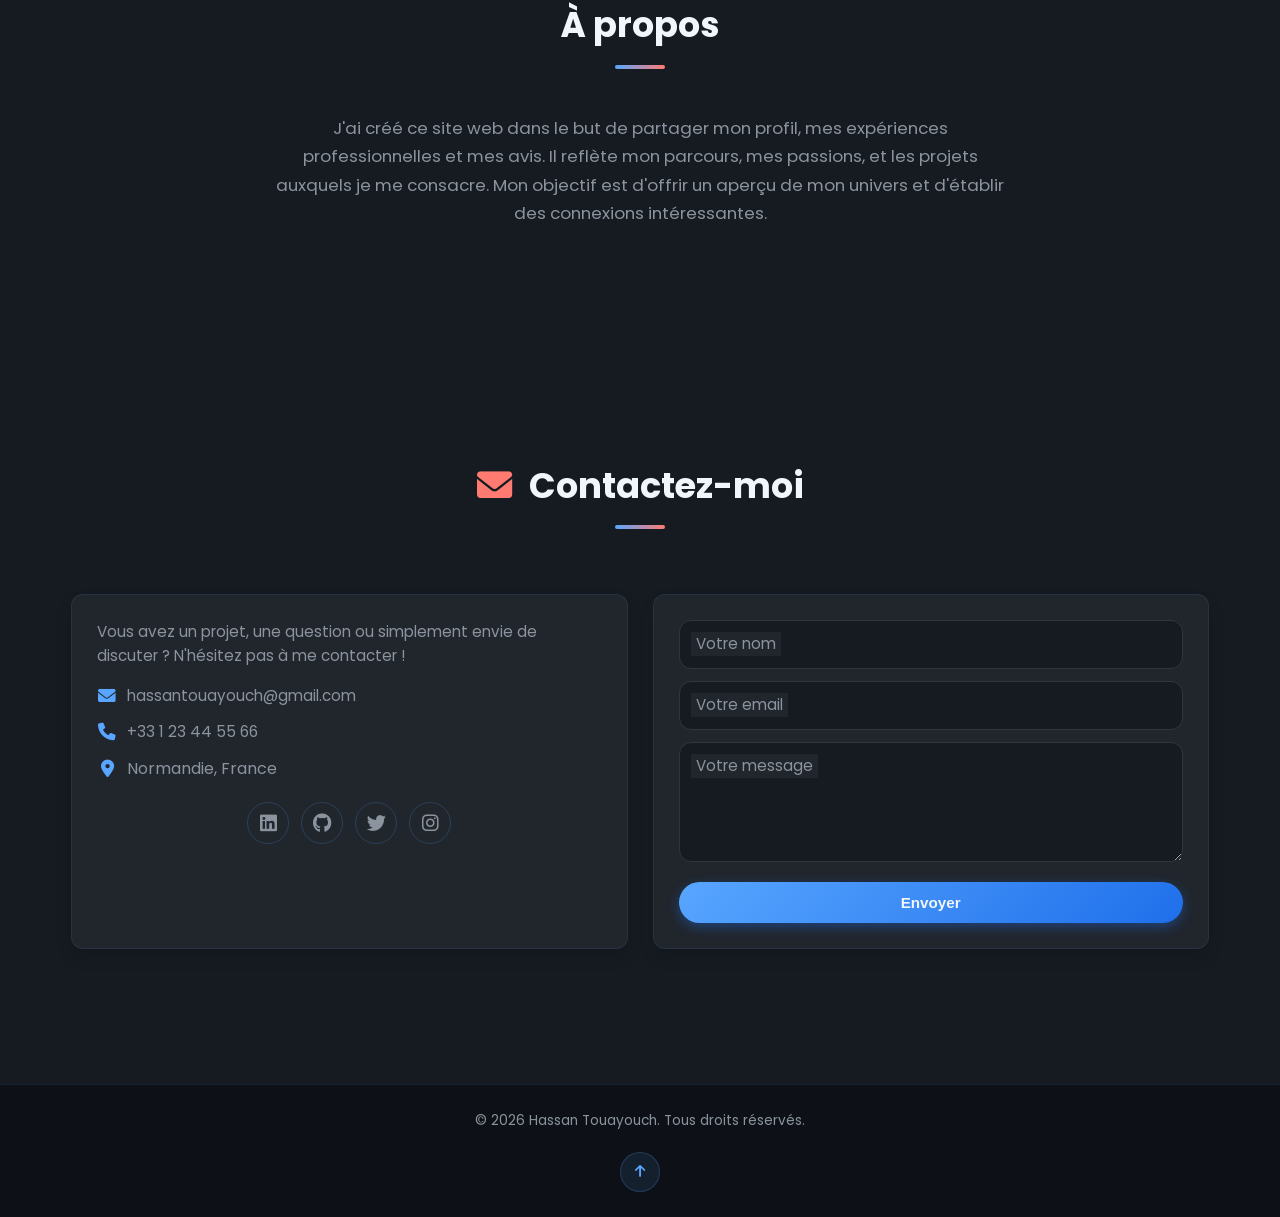
==== commit 859f9a40: "Fix HTML structure and formatting" ====
--- a/index.html
+++ b/index.html
@@ -1,5 +1,5 @@
 <!DOCTYPE html
-<html lang="fr">
+<html lang="fr"
 <head>
     <meta charset="UTF-8">
     <meta name="viewport" content="width=device-width, initial-scale=1.0, maximum-scale=1.0, user-scalable=no">
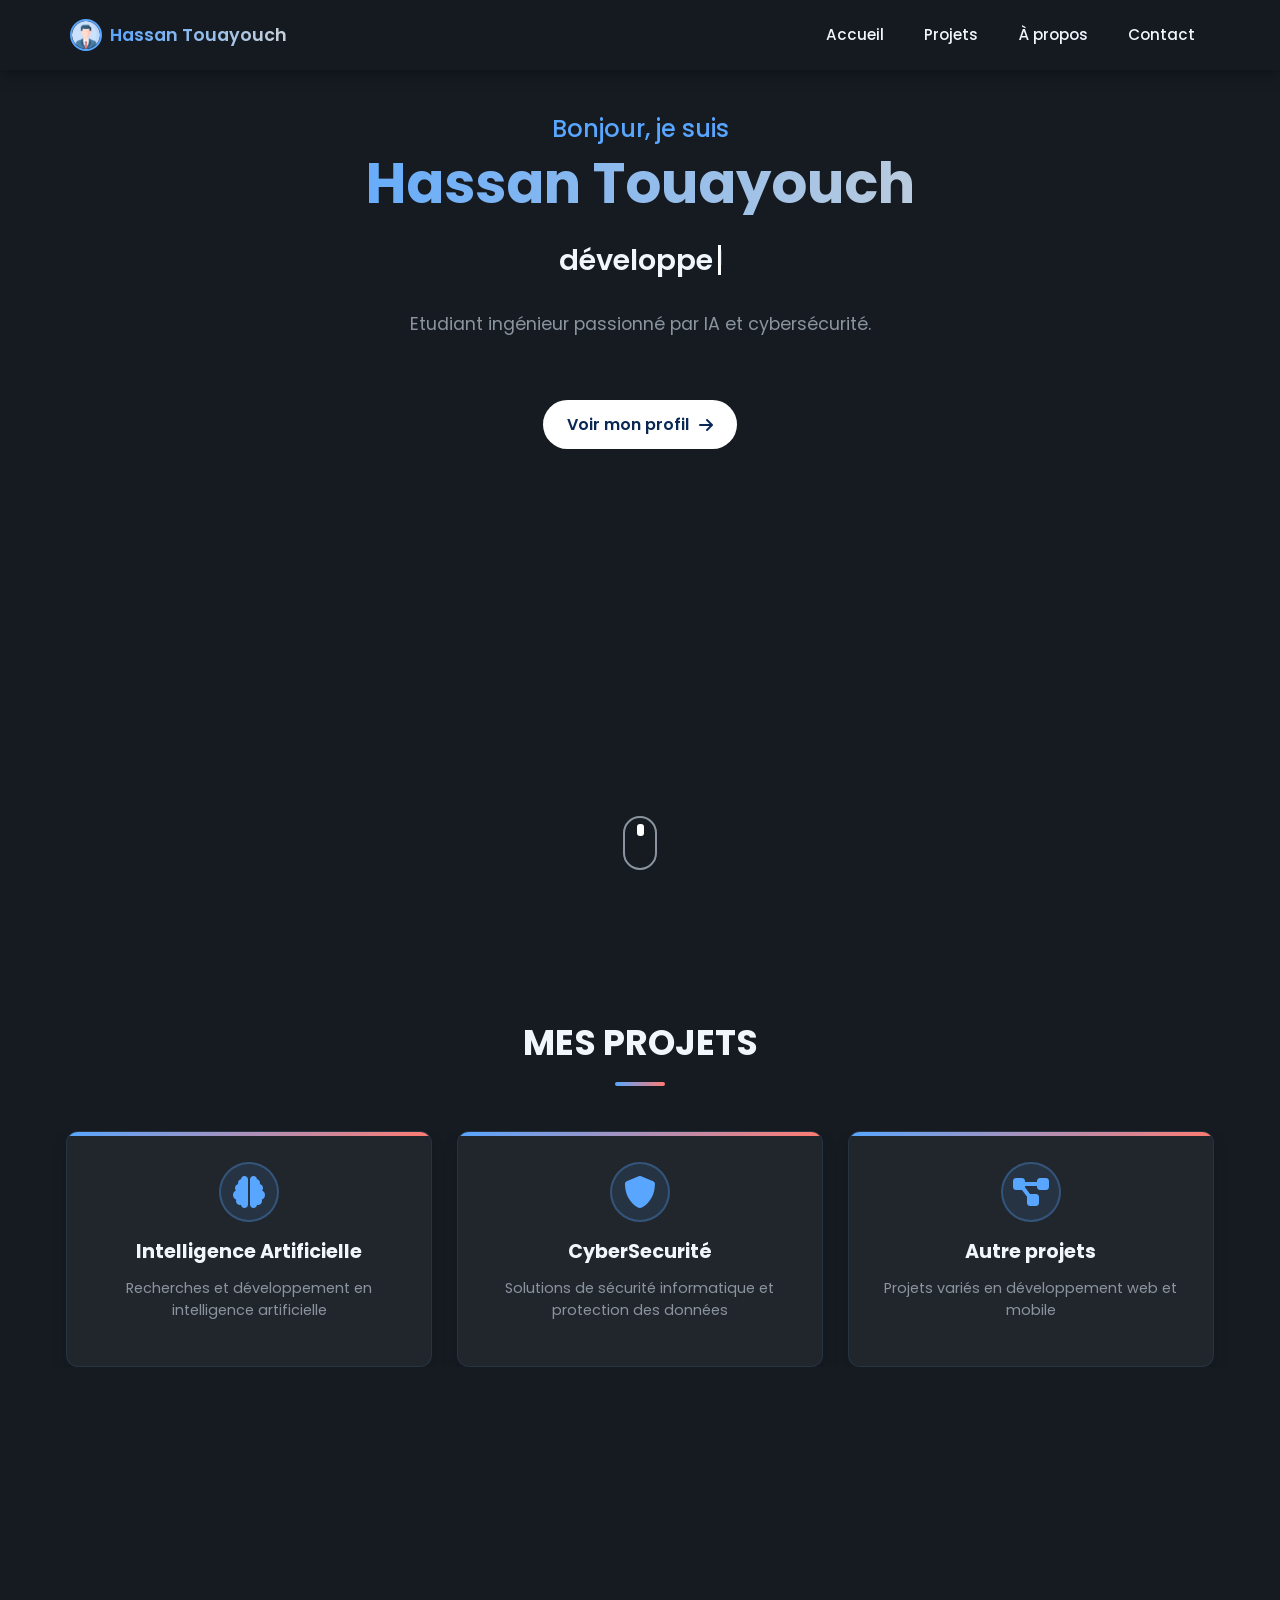
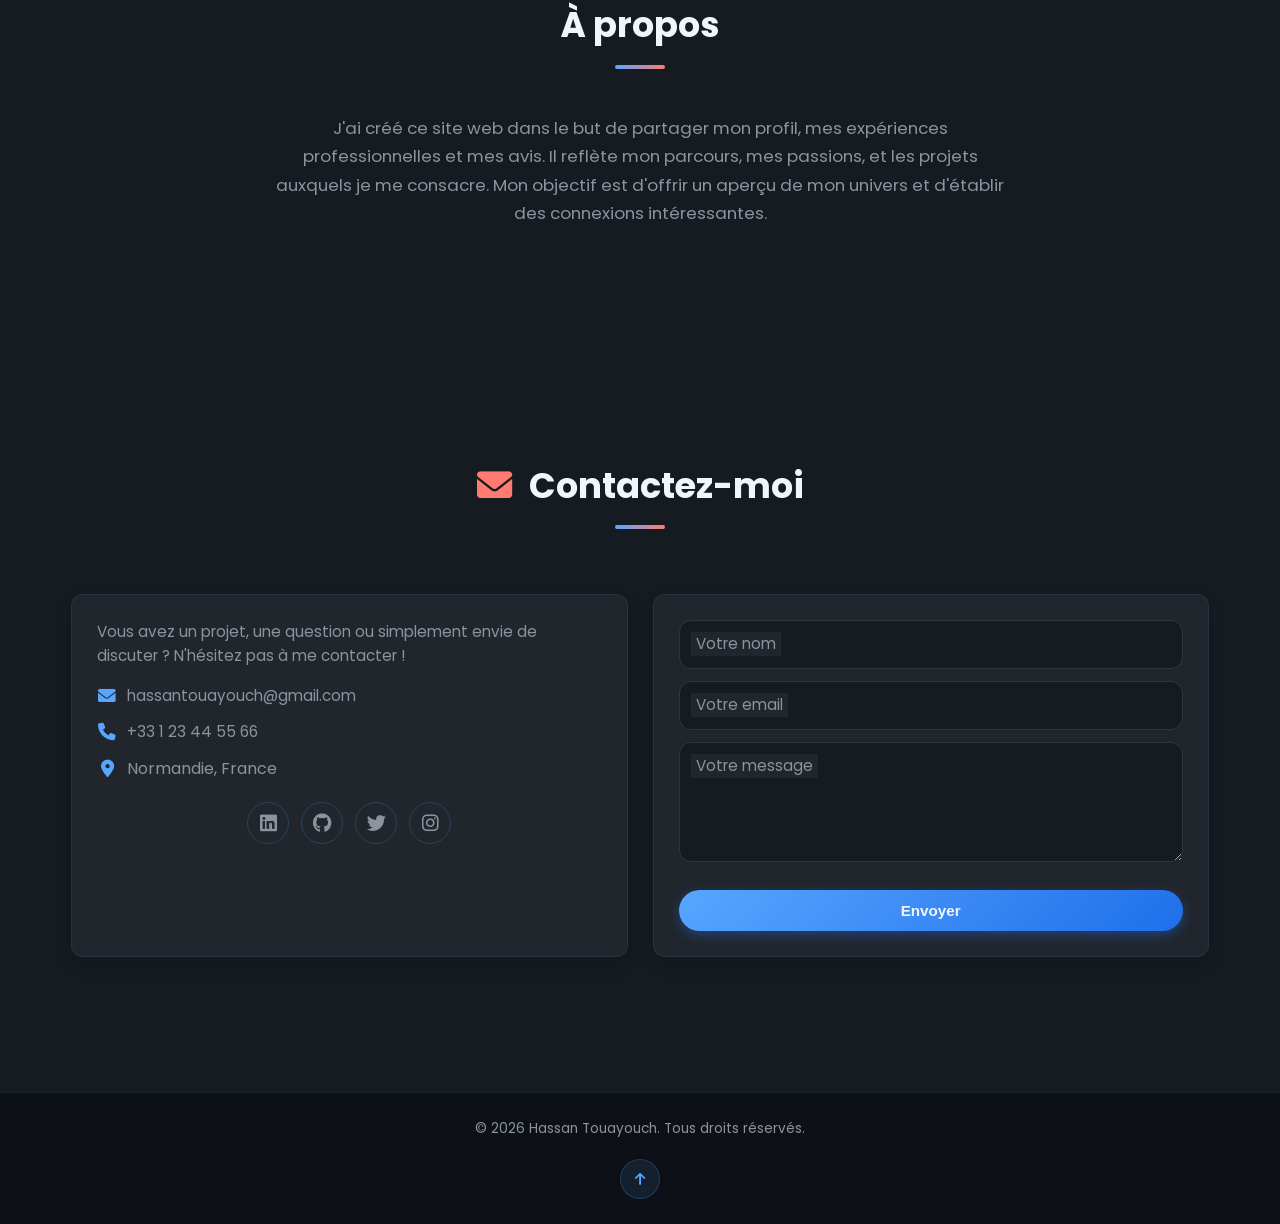
==== commit 6ca404b3: "Fix HTML syntax errors and formatting" ====
--- a/index.html
+++ b/index.html
@@ -1,5 +1,5 @@
-<!DOCTYPE html
-<html lang="fr"
+<!DOCTYPE html>
+<html lang="fr">
 <head>
     <meta charset="UTF-8">
     <meta name="viewport" content="width=device-width, initial-scale=1.0, maximum-scale=1.0, user-scalable=no">
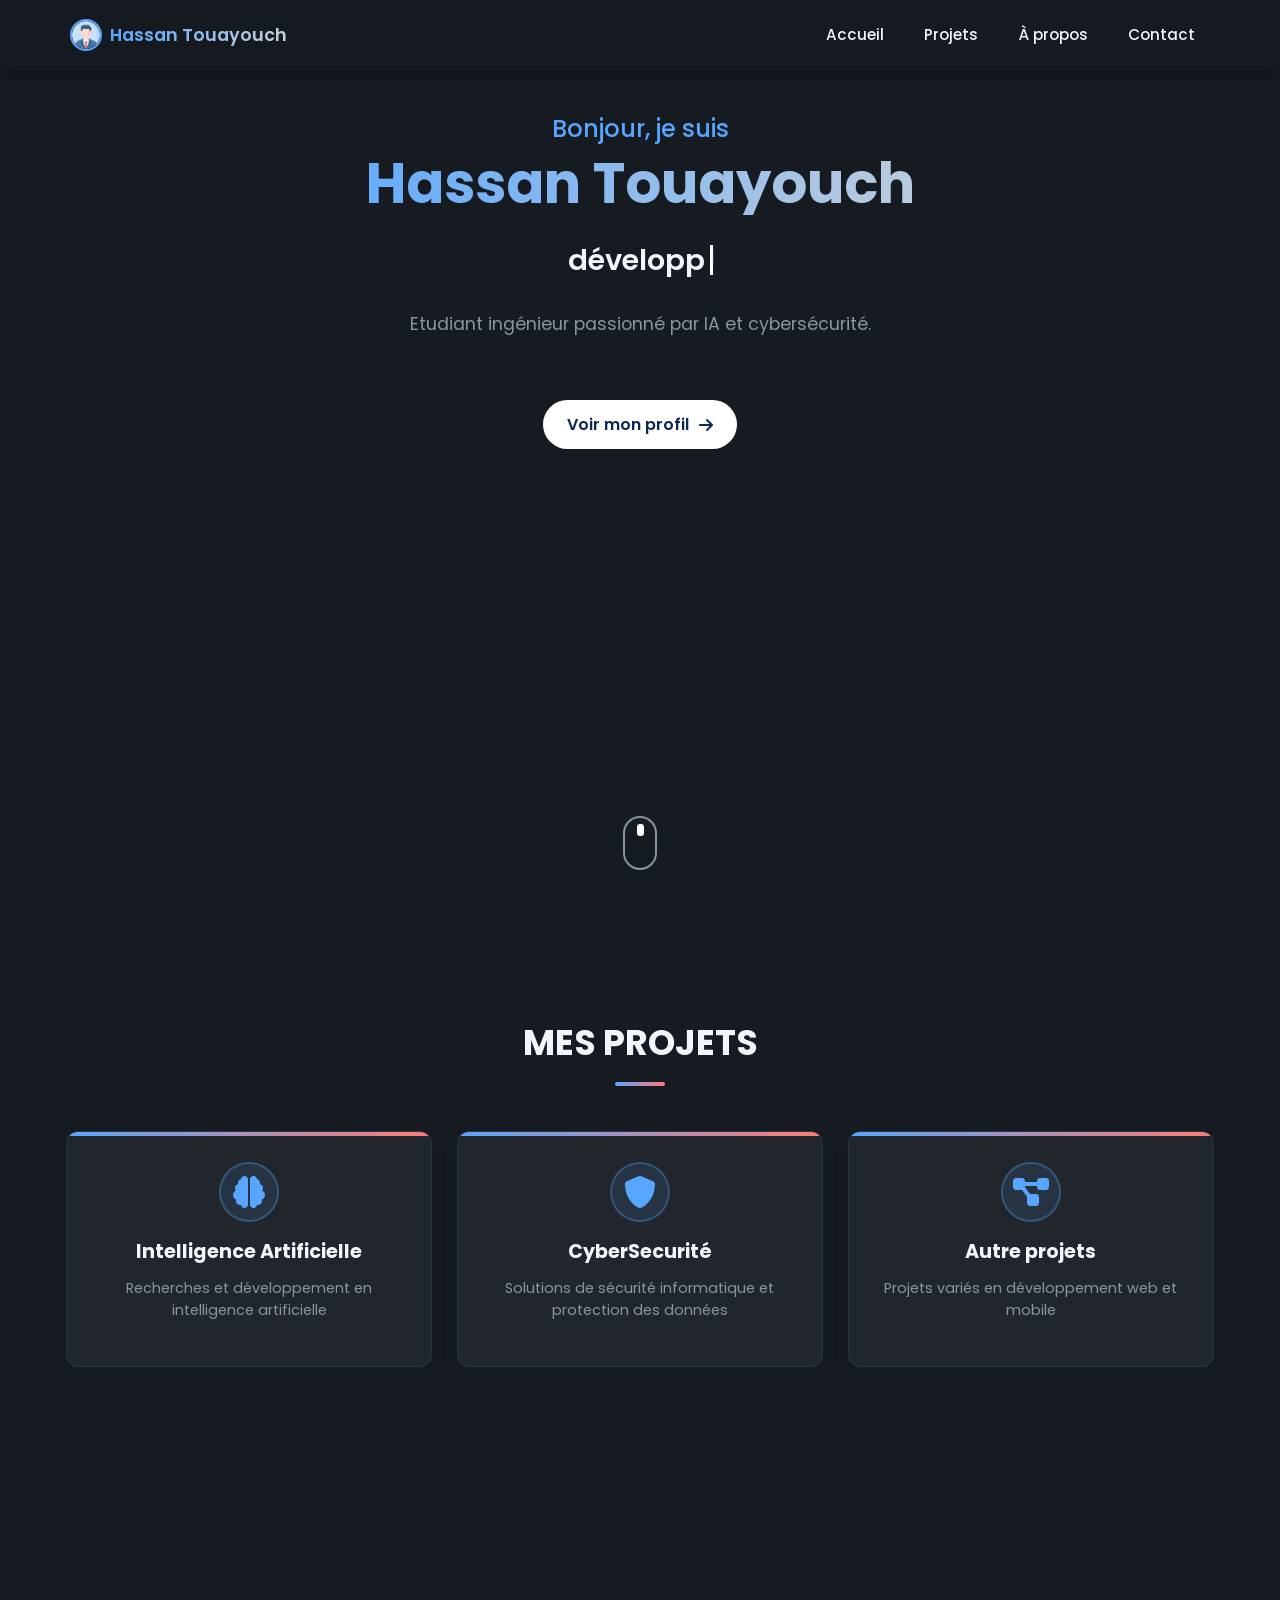
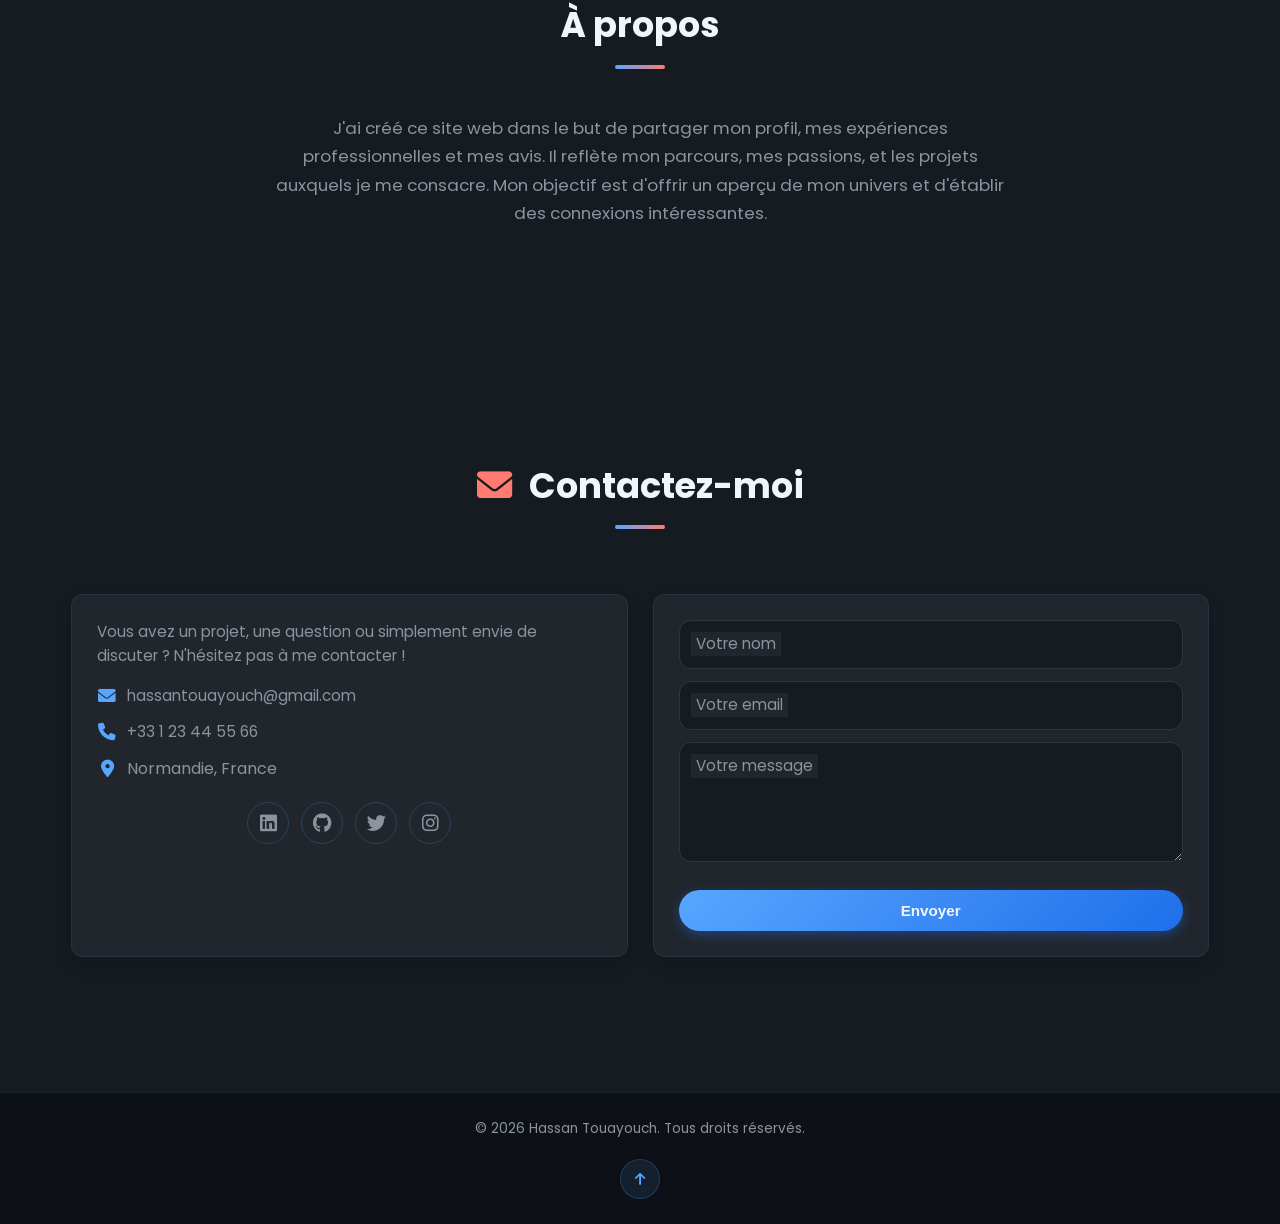
==== commit 1b559260: "Update index.html" ====
--- a/index.html
+++ b/index.html
@@ -1,7 +1,6 @@
 <!DOCTYPE html>
 <html lang="fr">
 <head>
-    <meta charset="UTF-8">
     <meta name="viewport" content="width=device-width, initial-scale=1.0, maximum-scale=1.0, user-scalable=no">
     <meta name="description" content="Portfolio professionnel de Hassan Touayouch - Développeur et expert en technologies numériques">
     <meta name="keywords" content="portfolio, développeur, intelligence artificielle, cybersécurité, Hassan Touayouch">
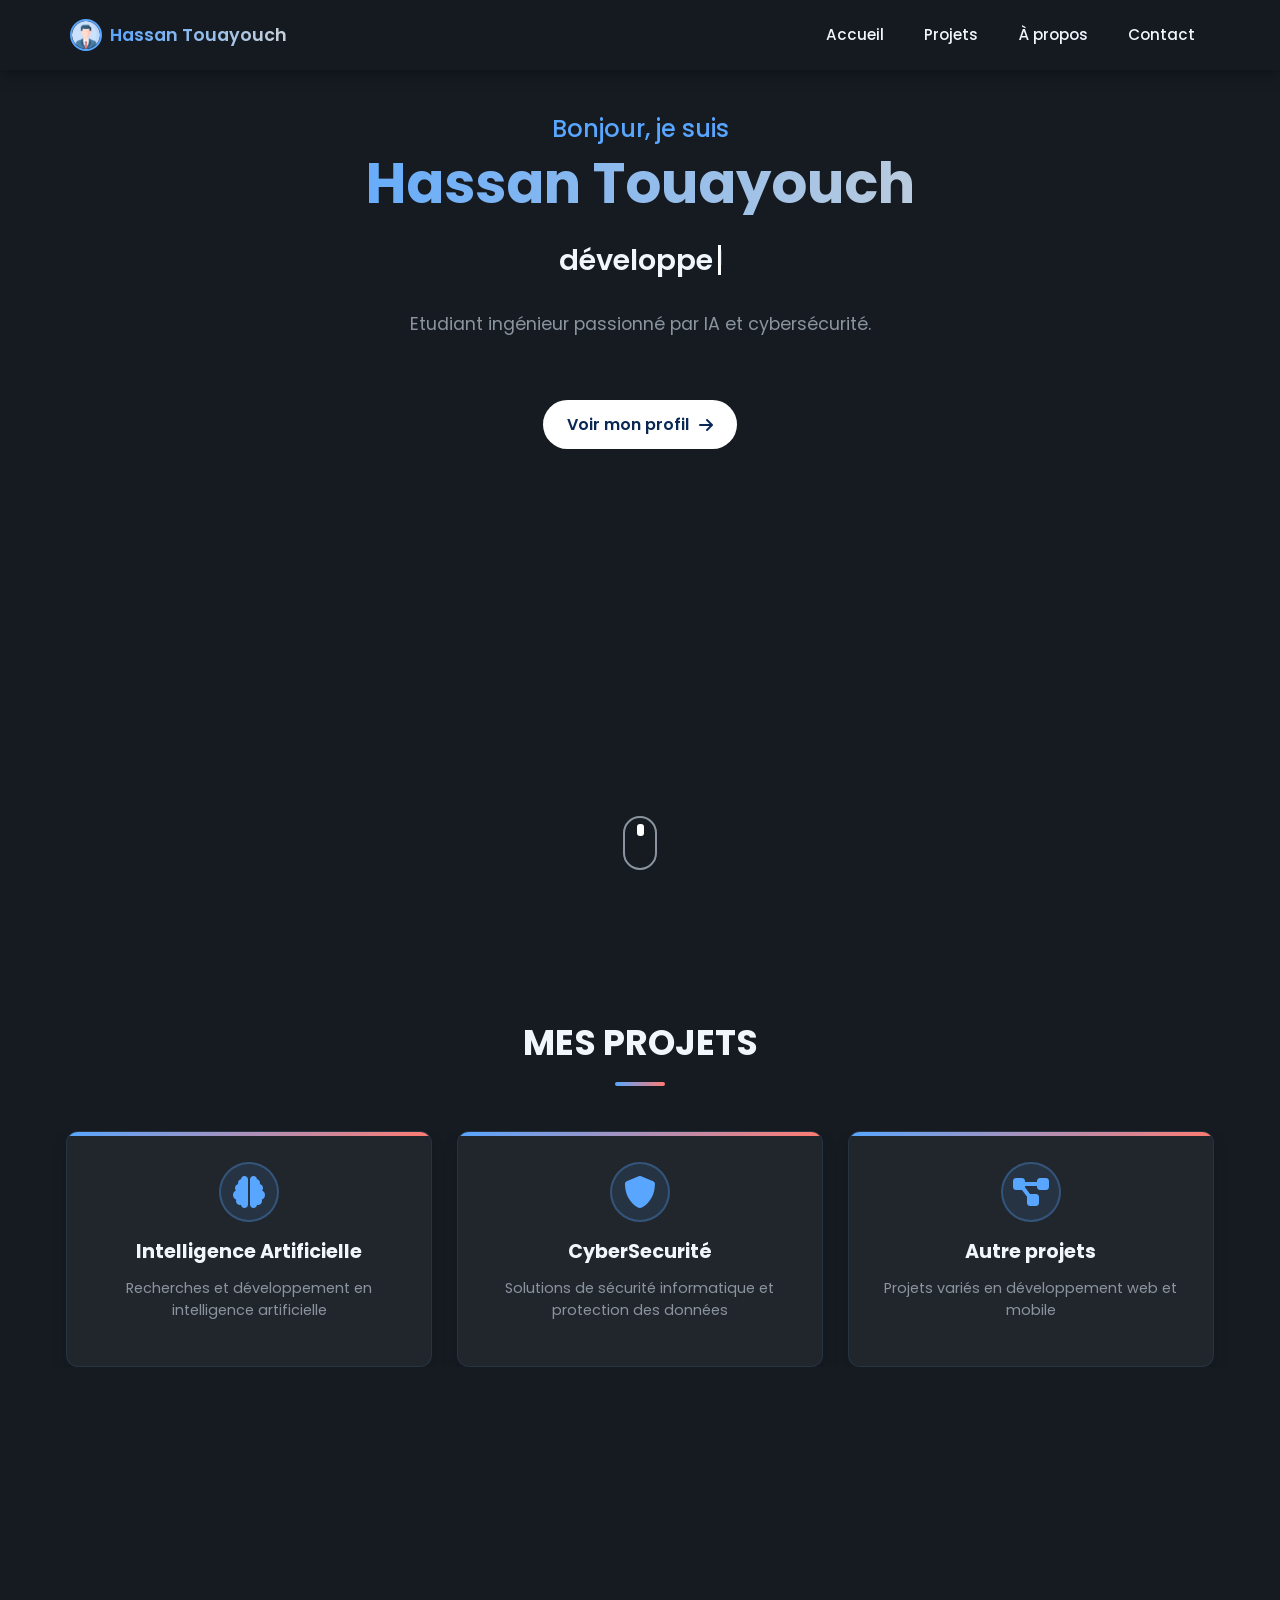
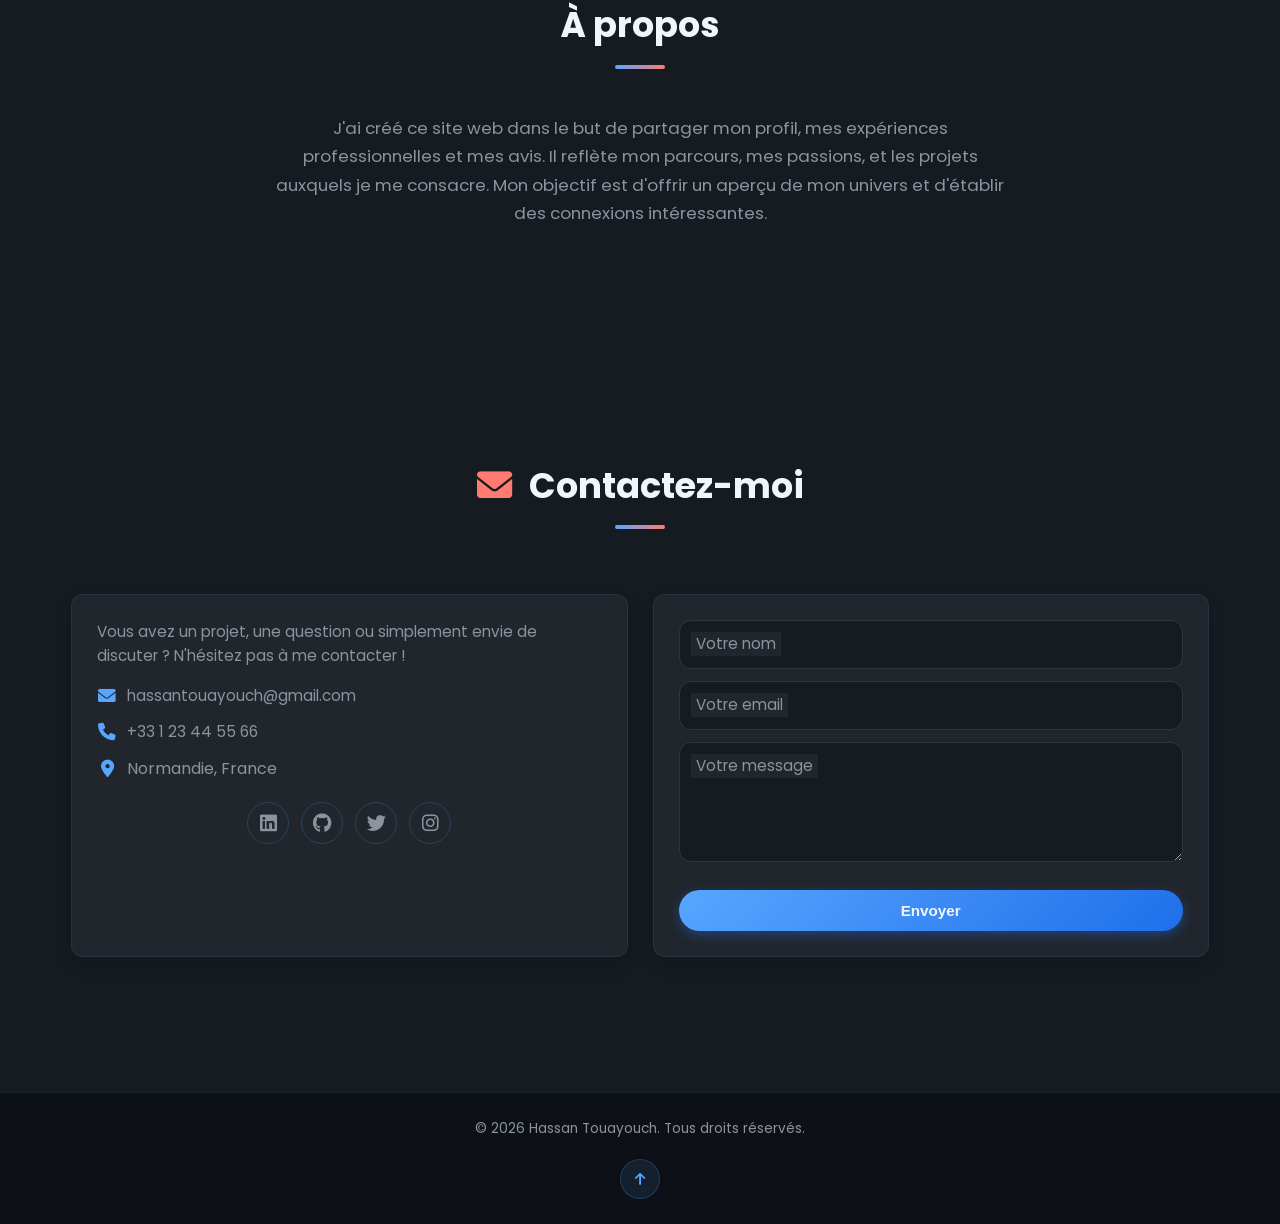
==== commit 95c85c11: "Update index.html" ====
--- a/index.html
+++ b/index.html
@@ -1,5 +1,5 @@
 <!DOCTYPE html>
-<html lang="fr">
+<html lang="en">
 <head>
     <meta name="viewport" content="width=device-width, initial-scale=1.0, maximum-scale=1.0, user-scalable=no">
     <meta name="description" content="Portfolio professionnel de Hassan Touayouch - Développeur et expert en technologies numériques">
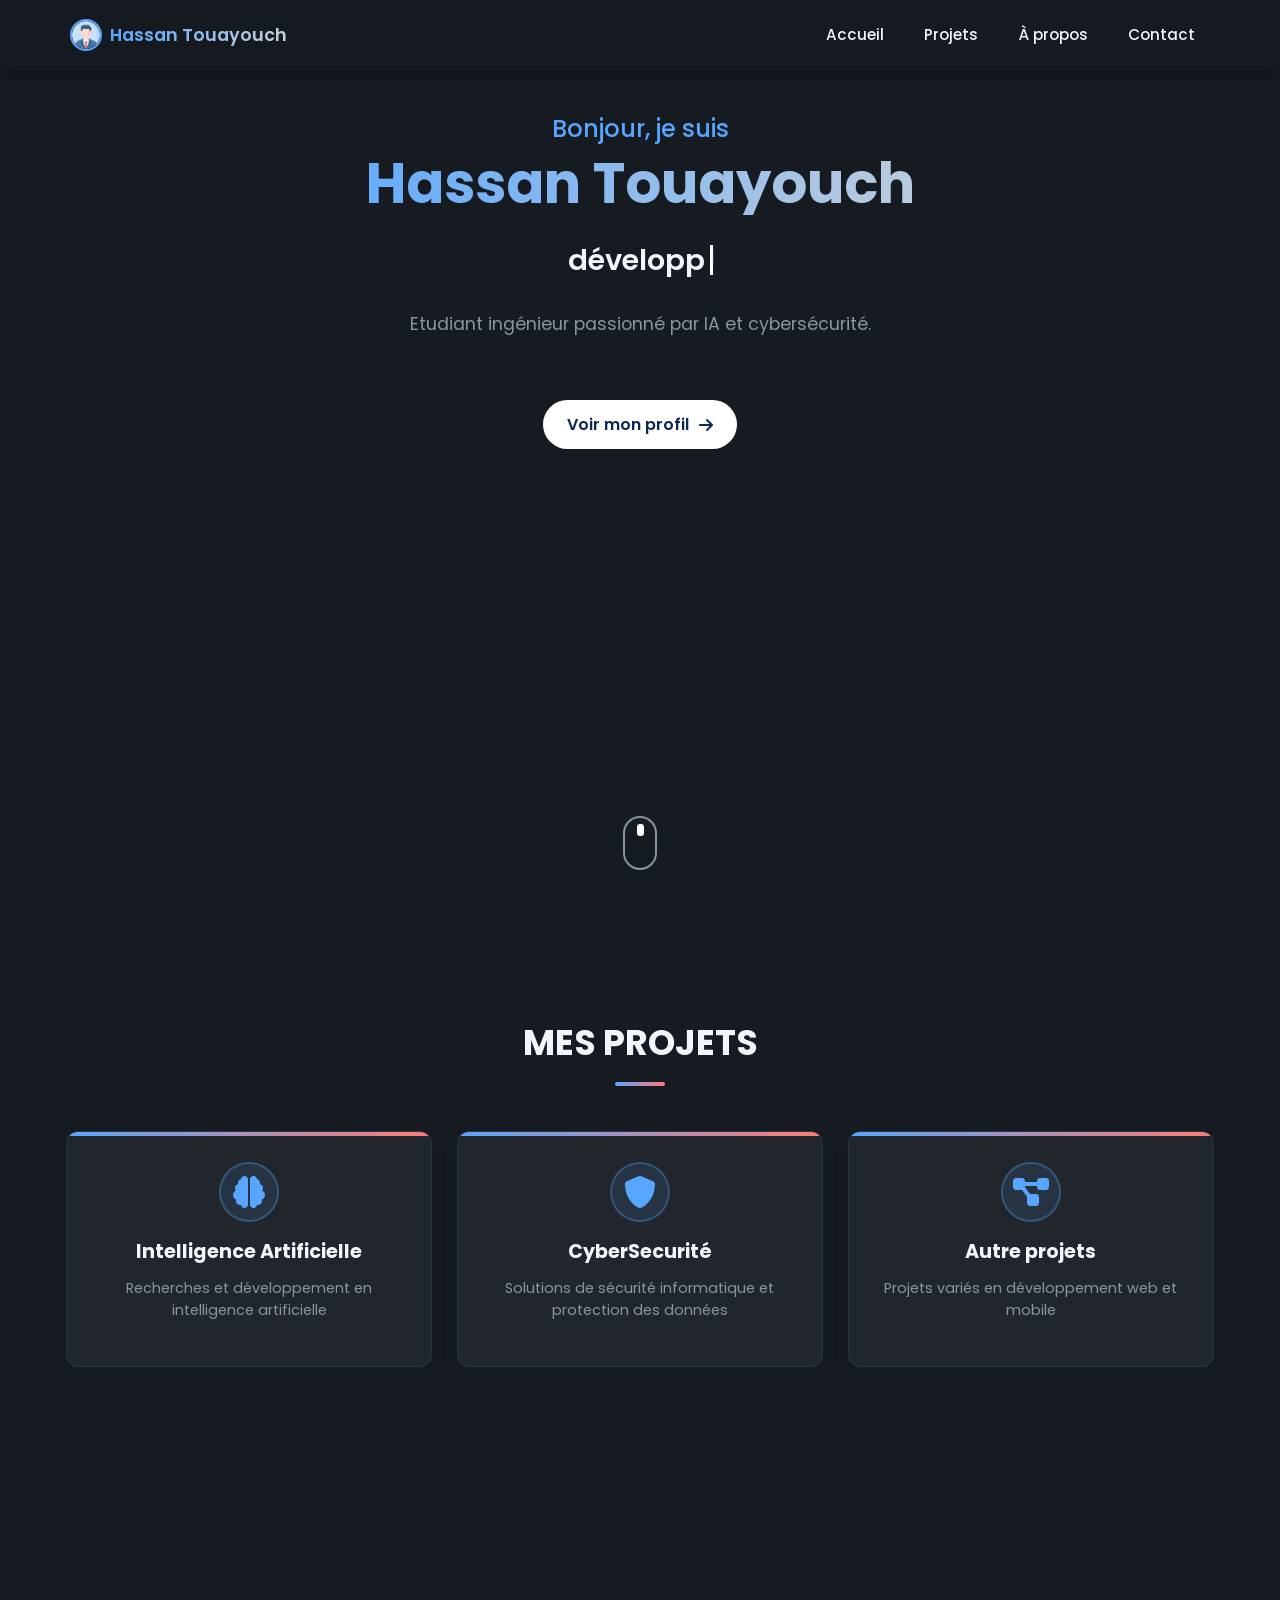
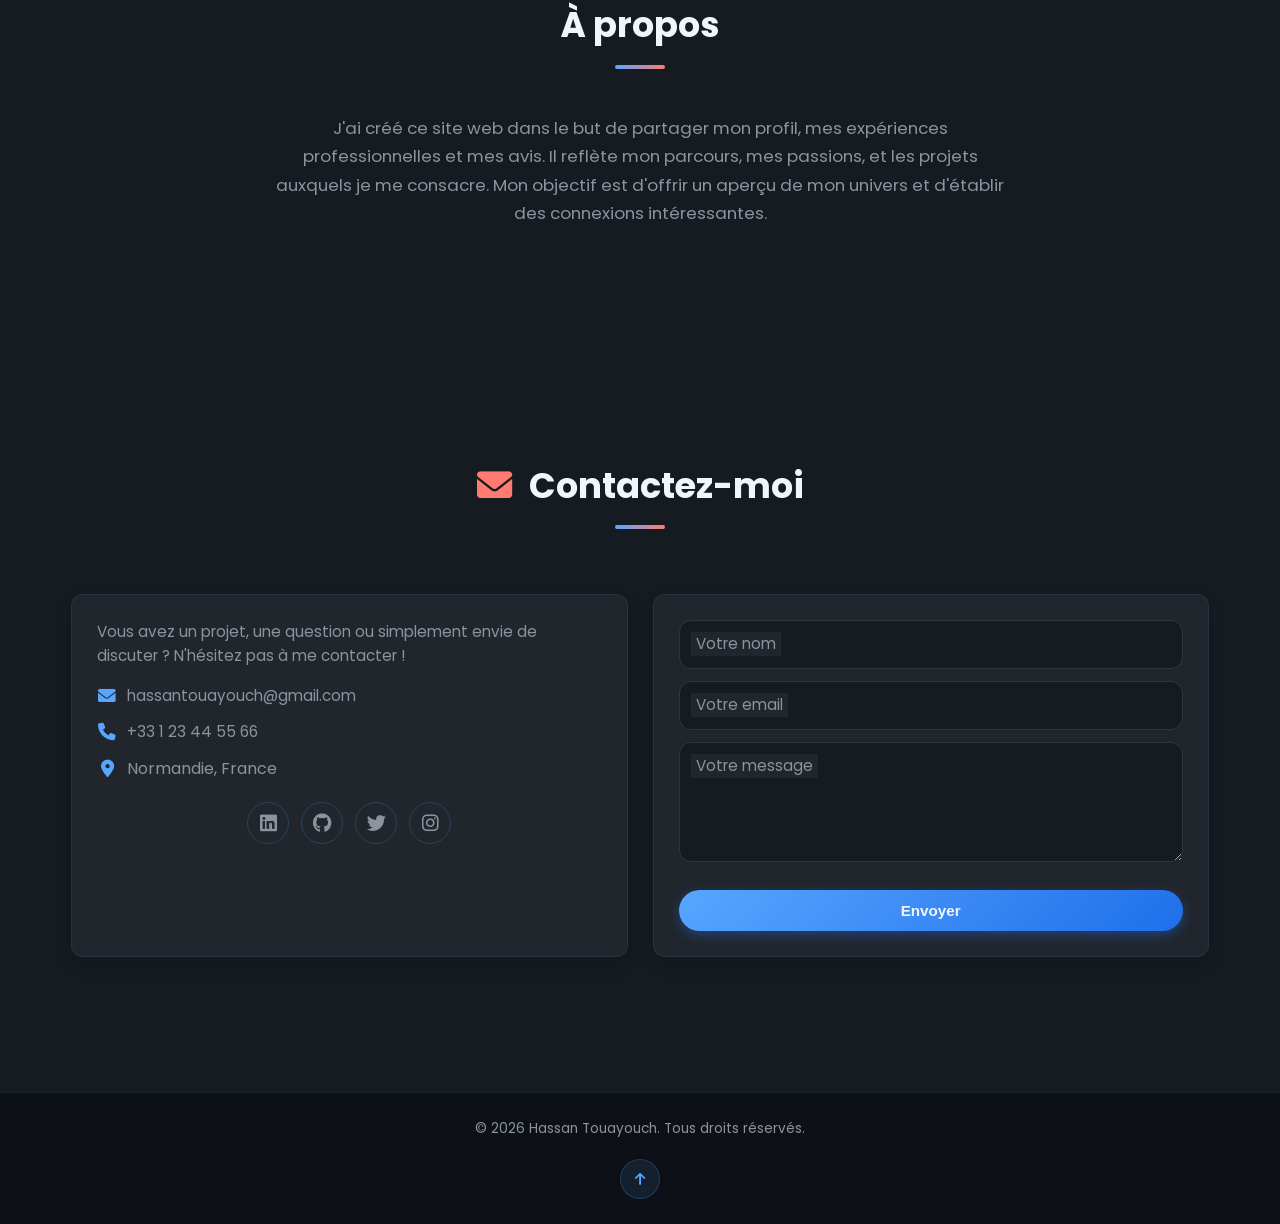
==== commit a7d855e9: "Change document language from English to French Updated the HTML document to change the language fro" ====
--- a/index.html
+++ b/index.html
@@ -1,5 +1,5 @@
 <!DOCTYPE html>
-<html lang="en">
+<html lang="fr">
 <head>
     <meta name="viewport" content="width=device-width, initial-scale=1.0, maximum-scale=1.0, user-scalable=no">
     <meta name="description" content="Portfolio professionnel de Hassan Touayouch - Développeur et expert en technologies numériques">
